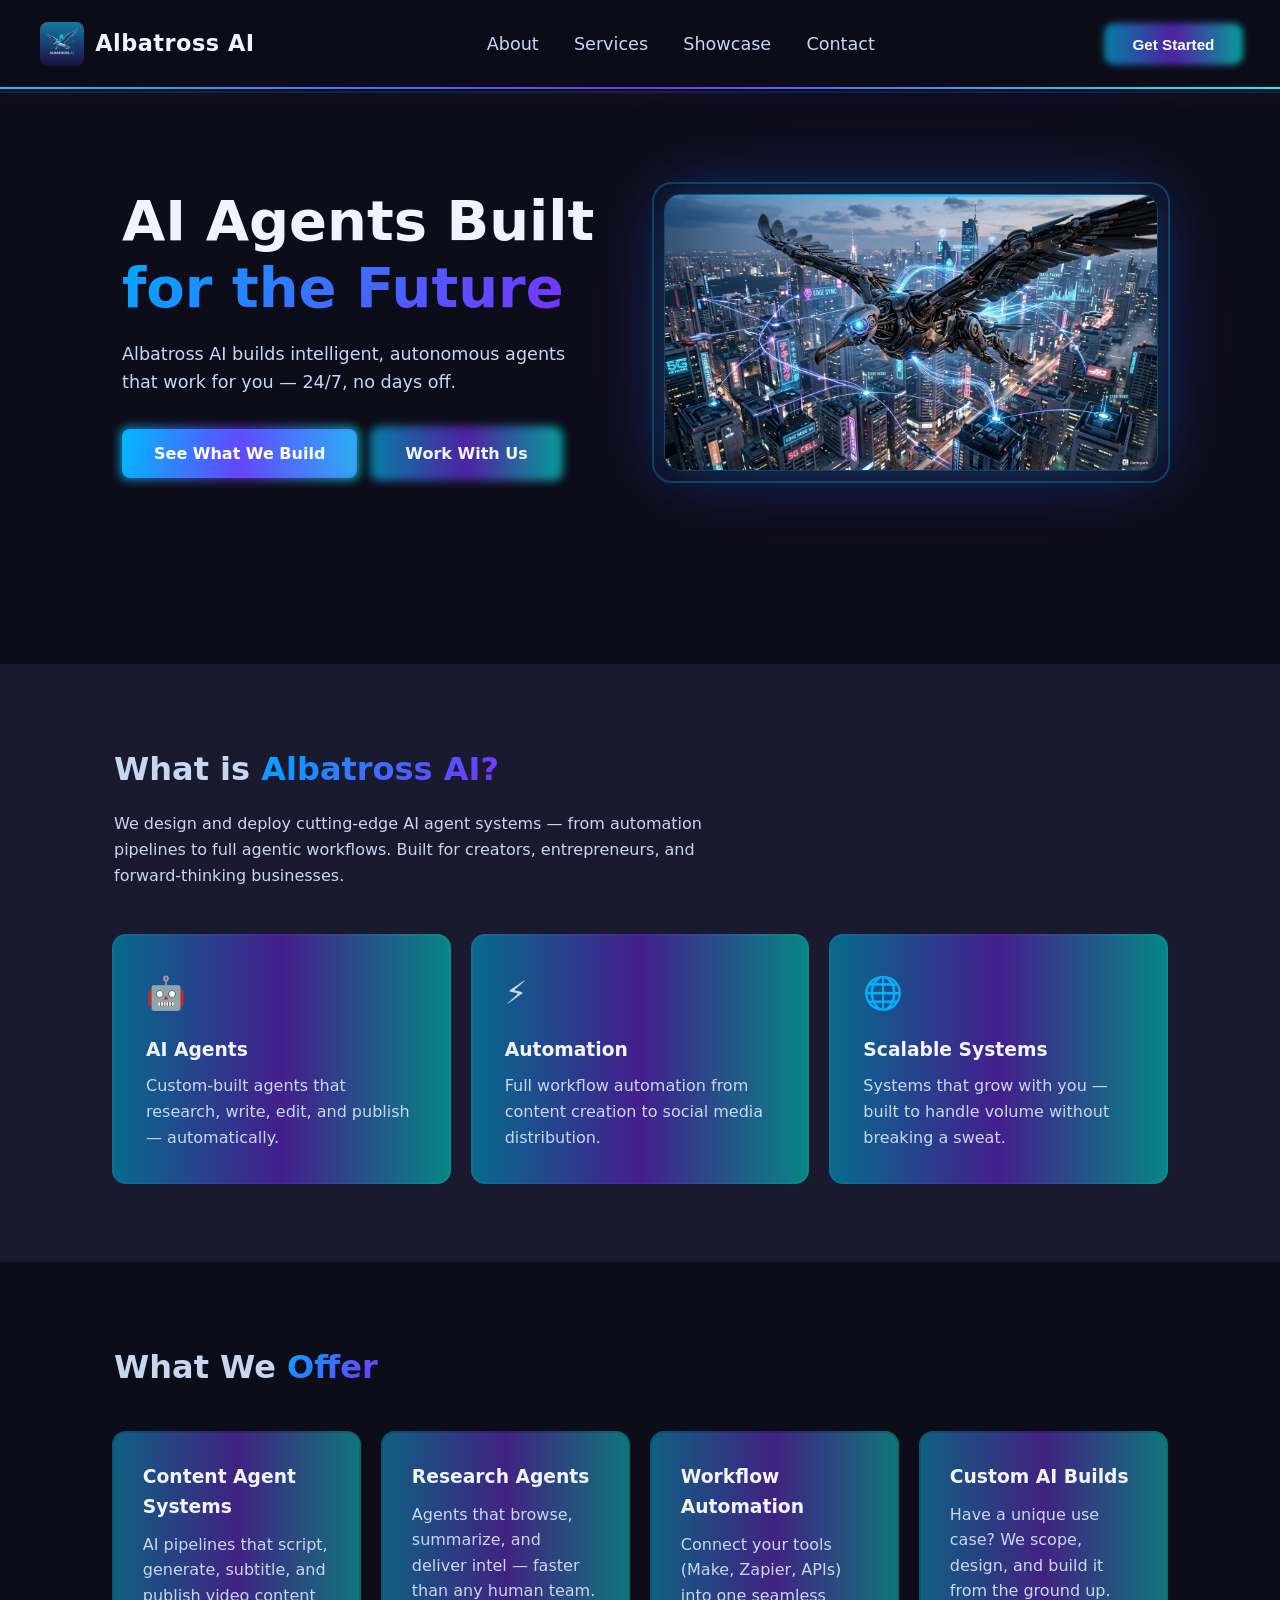
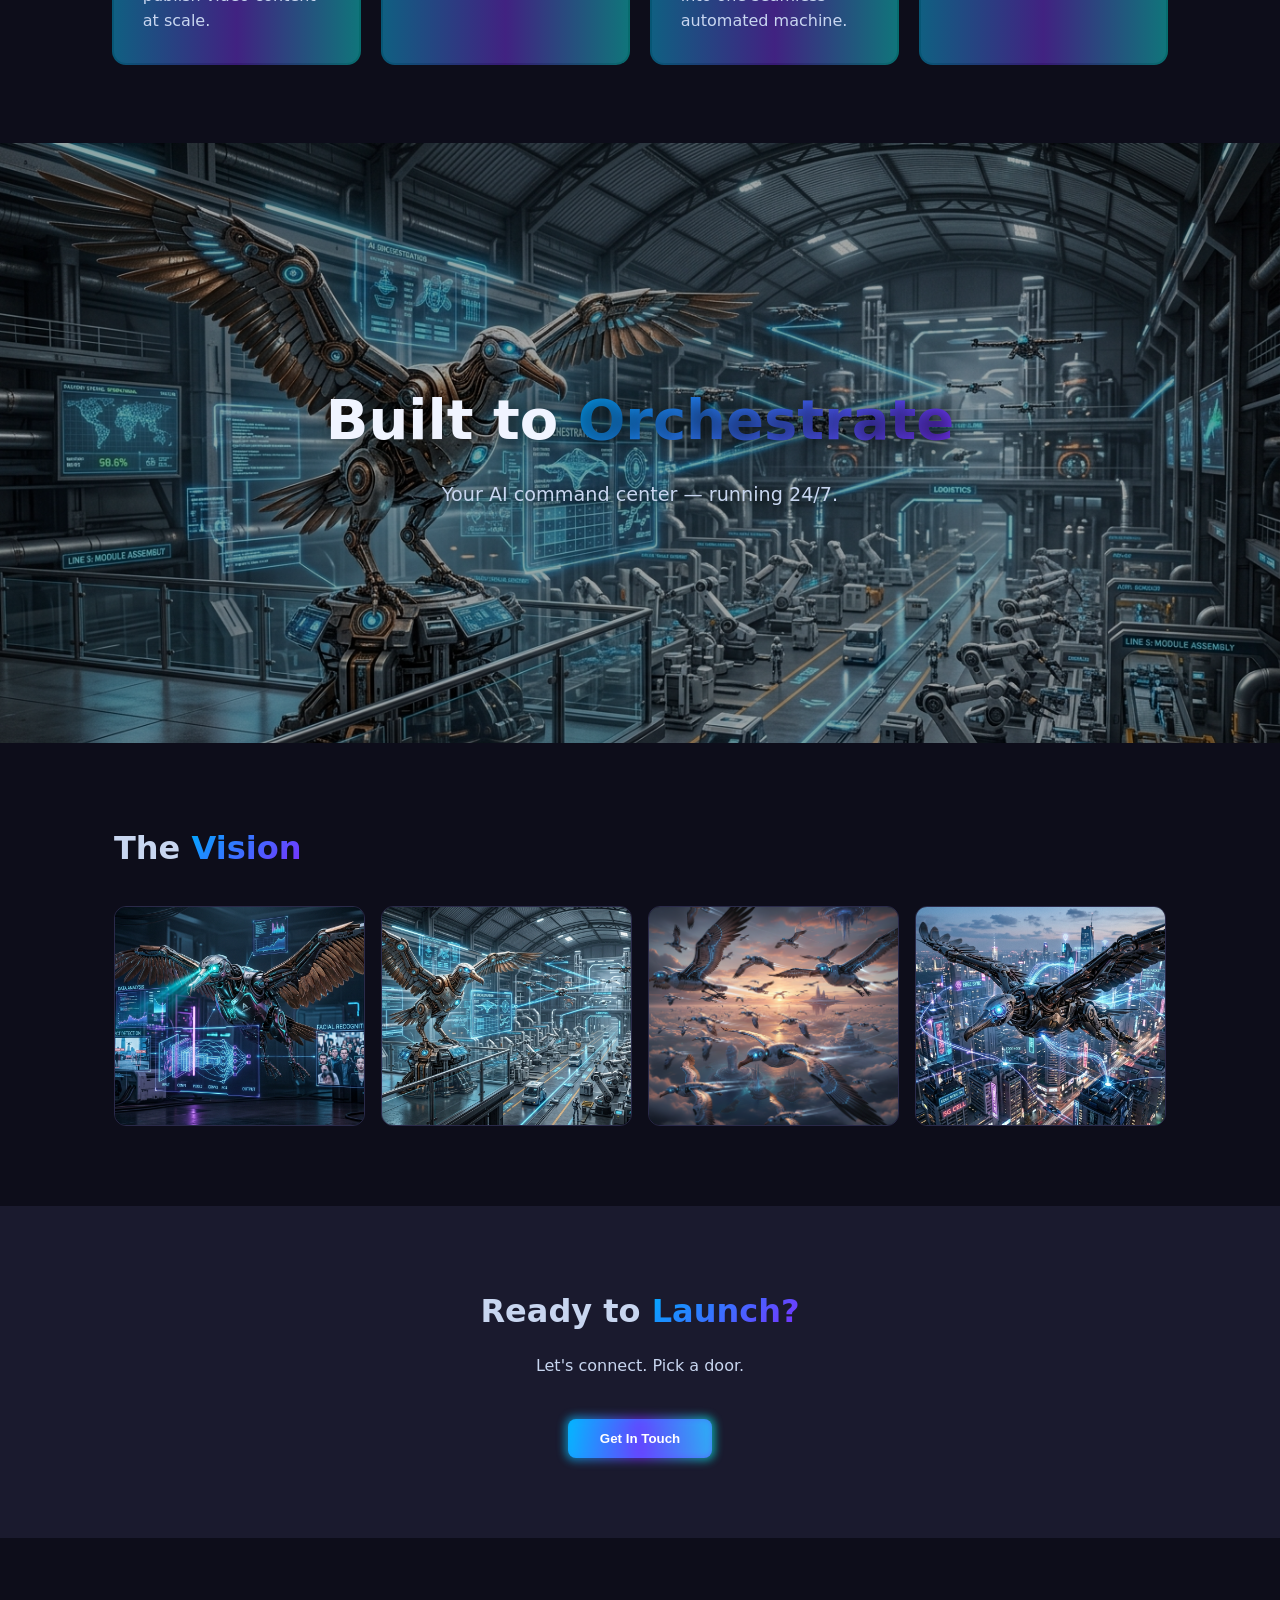
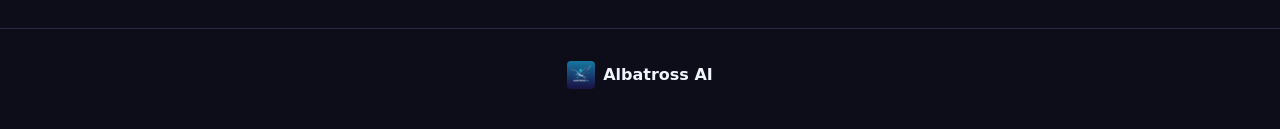
==== index.html @ b746bb58 "fix: update email to albatrossai.online@gmail.com" ====
<!DOCTYPE html>
<html lang="en">
<head>
  <meta charset="UTF-8" />
  <meta name="viewport" content="width=device-width, initial-scale=1.0" />
  <title>Albatross AI — Intelligent Agents for the Future</title>
  <link rel="stylesheet" href="css/style.css" />
</head>
<body>

  <!-- NAV -->
  <nav class="navbar">
    <div class="nav-logo">
      <img src="assets/images/Albatross AI logo.png" alt="Albatross AI Logo" />
      <span>Albatross AI</span>
    </div>
    <ul class="nav-links">
      <li><a href="#about">About</a></li>
      <li><a href="#services">Services</a></li>
      <li><a href="#showcase">Showcase</a></li>
      <li><a href="#contact">Contact</a></li>
    </ul>
    <button class="nav-cta">Get Started</button>
    <button class="hamburger" aria-label="Menu">&#9776;</button>
  </nav>

  <!-- HERO -->
  <section class="hero" id="home">
    <div class="hero-content">
      <h1>AI Agents Built<br /><span class="gradient-text">for the Future</span></h1>
      <p>Albatross AI builds intelligent, autonomous agents that work for you — 24/7, no days off.</p>
      <div class="hero-buttons">
        <a href="#showcase" class="btn-primary">See What We Build</a>
        <a href="#contact" class="btn-secondary">Work With Us</a>
      </div>
    </div>
    <div class="hero-image">
      <div class="hero-img-wrapper">
        <img src="assets/images/Advanced_cyberpunk_AI_albatross_agent_with_intrica-1772226217606.png" alt="Albatross AI Agent over city" />
        <div class="scan-line"></div>
        <div class="glow-ring"></div>
      </div>
    </div>
  </section>

  <!-- AD SLOT — below hero -->
  <div class="ad-slot ad-slot-hero">
    <!-- Google AdSense — insert ad code here after approval -->
  </div>

  <!-- ABOUT -->
  <section class="about" id="about">
    <div class="container">
      <h2>What is <span class="gradient-text">Albatross AI?</span></h2>
      <p>We design and deploy cutting-edge AI agent systems — from automation pipelines to full agentic workflows. Built for creators, entrepreneurs, and forward-thinking businesses.</p>
      <div class="about-cards">
        <div class="card">
          <div class="card-icon">&#129302;</div>
          <h3>AI Agents</h3>
          <p>Custom-built agents that research, write, edit, and publish — automatically.</p>
        </div>
        <div class="card">
          <div class="card-icon">&#9889;</div>
          <h3>Automation</h3>
          <p>Full workflow automation from content creation to social media distribution.</p>
        </div>
        <div class="card">
          <div class="card-icon">&#127760;</div>
          <h3>Scalable Systems</h3>
          <p>Systems that grow with you — built to handle volume without breaking a sweat.</p>
        </div>
      </div>
    </div>
  </section>

  <!-- SERVICES -->
  <section class="services" id="services">
    <div class="container">
      <h2>What We <span class="gradient-text">Offer</span></h2>
      <div class="services-grid">
        <div class="service-item">
          <h3>Content Agent Systems</h3>
          <p>AI pipelines that script, generate, subtitle, and publish video content at scale.</p>
        </div>
        <div class="service-item">
          <h3>Research Agents</h3>
          <p>Agents that browse, summarize, and deliver intel — faster than any human team.</p>
        </div>
        <div class="service-item">
          <h3>Workflow Automation</h3>
          <p>Connect your tools (Make, Zapier, APIs) into one seamless automated machine.</p>
        </div>
        <div class="service-item">
          <h3>Custom AI Builds</h3>
          <p>Have a unique use case? We scope, design, and build it from the ground up.</p>
        </div>
      </div>
    </div>
  </section>

  <!-- SHOWCASE / WALLPAPER -->
  <section class="showcase" id="showcase">
    <div class="wallpaper-frame">
      <img class="wp-slide wp-slide-1" src="assets/images/Majestic_cybernetic_albatross_AI_agent_with_polish-1772226244105.png" alt="Albatross AI Command Center" />
      <img class="wp-slide wp-slide-2" src="assets/images/Many Flying Albatross AI Agents.png" alt="Many Albatross AI Agents" />
      <div class="wallpaper-overlay">
        <h2>Built to <span class="gradient-text">Orchestrate</span></h2>
        <p>Your AI command center — running 24/7.</p>
      </div>
      <div class="rainbow-border-anim"></div>
    </div>
  </section>

  <!-- GALLERY -->
  <section class="gallery">
    <div class="container">
      <h2>The <span class="gradient-text">Vision</span></h2>
      <div class="gallery-grid">
        <img src="assets/images/Spectacular_cyberpunk_AI_albatross_agent_with_slee-1772226153595.png" alt="AI Agent" />
        <img src="assets/images/Majestic_cybernetic_albatross_AI_agent_with_polish-1772226244105.png" alt="AI Agent" />
        <img src="assets/images/Many Flying Albatross AI Agents.png" alt="Many AI Agents" />
        <img src="assets/images/Advanced_cyberpunk_AI_albatross_agent_with_intrica-1772226217606.png" alt="AI Agent" />
      </div>
    </div>
  </section>

  <!-- CONTACT -->
  <section class="contact" id="contact">
    <div class="container">
      <h2>Ready to <span class="gradient-text">Launch?</span></h2>
      <p>Let's connect. Pick a door.</p>
      <button class="btn-primary contact-trigger">Get In Touch</button>
    </div>
  </section>

  <!-- DOORS MODAL -->
  <div class="doors-overlay" id="doorsOverlay">
    <div class="doors-container">
      <div class="door door-left">
        <a href="https://www.linkedin.com/in/chris-brown-2327a73b1/" target="_blank" class="door-link">
          <svg xmlns="http://www.w3.org/2000/svg" viewBox="0 0 24 24" fill="currentColor"><path d="M20.447 20.452H17.21v-5.569c0-1.328-.027-3.037-1.852-3.037-1.853 0-2.136 1.445-2.136 2.939v5.667H9.985V9h3.102v1.561h.046c.432-.817 1.487-1.678 3.062-1.678 3.274 0 3.878 2.154 3.878 4.957v6.612zM5.337 7.433a1.8 1.8 0 1 1 0-3.601 1.8 1.8 0 0 1 0 3.601zm1.558 13.019H3.779V9h3.116v11.452zM22.225 0H1.771C.792 0 0 .774 0 1.729v20.542C0 23.227.792 24 1.771 24h20.451C23.2 24 24 23.227 24 22.271V1.729C24 .774 23.2 0 22.222 0h.003z"/></svg>
          <span>LinkedIn</span>
          <small>Connect with me</small>
        </a>
      </div>
      <div class="door door-right">
        <a href="https://github.com/albatrossflyon-coder" target="_blank" class="door-link">
          <svg xmlns="http://www.w3.org/2000/svg" viewBox="0 0 24 24" fill="currentColor"><path d="M12 0C5.374 0 0 5.373 0 12c0 5.302 3.438 9.8 8.207 11.387.599.111.793-.261.793-.577v-2.234c-3.338.726-4.033-1.416-4.033-1.416-.546-1.387-1.333-1.756-1.333-1.756-1.089-.745.083-.729.083-.729 1.205.084 1.839 1.237 1.839 1.237 1.07 1.834 2.807 1.304 3.492.997.107-.775.418-1.305.762-1.604-2.665-.305-5.467-1.334-5.467-5.931 0-1.311.469-2.381 1.236-3.221-.124-.303-.535-1.524.117-3.176 0 0 1.008-.322 3.301 1.23A11.509 11.509 0 0 1 12 5.803c1.02.005 2.047.138 3.006.404 2.291-1.552 3.297-1.23 3.297-1.23.653 1.653.242 2.874.118 3.176.77.84 1.235 1.911 1.235 3.221 0 4.609-2.807 5.624-5.479 5.929.43.372.823 1.102.823 2.222v3.293c0 .319.192.694.801.576C20.566 21.797 24 17.3 24 12c0-6.627-5.373-12-12-12z"/></svg>
          <span>GitHub</span>
          <small>See what I'm building</small>
        </a>
      </div>
      <div class="door door-middle">
        <button class="door-link door-email-btn" data-email="albatrossai.online@gmail.com">
          <svg xmlns="http://www.w3.org/2000/svg" viewBox="0 0 24 24" fill="currentColor"><path d="M20 4H4c-1.1 0-2 .9-2 2v12c0 1.1.9 2 2 2h16c1.1 0 2-.9 2-2V6c0-1.1-.9-2-2-2zm0 4-8 5-8-5V6l8 5 8-5v2z"/></svg>
          <span class="email-label">Email</span>
          <small>albatrossai.online@gmail.com</small>
        </button>
      </div>
      <button class="doors-close" id="doorsClose">&#10005;</button>
    </div>
  </div>

  <!-- AD SLOT — above footer -->
  <div class="ad-slot ad-slot-footer">
    <!-- Google AdSense — insert ad code here after approval -->
  </div>

  <!-- FOOTER -->
  <footer class="footer">
    <div class="container">
      <div class="footer-logo">
        <img src="assets/images/Albatross AI logo.png" alt="Albatross AI" />
        <span>Albatross AI</span>
      </div>
      <p><button class="footer-email" onclick="navigator.clipboard.wr
---- css/style.css ----
/* ===========================
   ALBATROSS AI — STYLE SHEET
   Brand: Electric Blue, White, Dark Grey
   =========================== */

/* === AD SLOTS === */
.ad-slot {
  width: 100%;
  max-width: 728px;
  min-height: 90px;
  margin: 0 auto;
  display: block;
  text-align: center;
  padding: 0.5rem 0;
}
.ad-slot:empty { display: none; }

*, *::before, *::after {
  margin: 0;
  padding: 0;
  box-sizing: border-box;
}

:root {
  --blue: #00aaff;
  --blue-dark: #0077cc;
  --white: #f0f4ff;
  --grey-dark: #0d0d1a;
  --grey-mid: #1a1a2e;
  --grey-light: #2a2a4a;
  --text: #c8d6f0;
  --gradient: linear-gradient(135deg, #00aaff, #7b2fff);
}

html { scroll-behavior: smooth; }

body {
  font-family: 'Segoe UI', system-ui, sans-serif;
  background-color: var(--grey-dark);
  color: var(--text);
  line-height: 1.6;
}

.container {
  max-width: 1100px;
  margin: 0 auto;
  padding: 0 1.5rem;
}

.gradient-text {
  background: var(--gradient);
  -webkit-background-clip: text;
  -webkit-text-fill-color: transparent;
  background-clip: text;
}

/* === RAINBOW KEYFRAME — slow & easy on eyes === */
@keyframes rainbow-border {
  0%   { background-position: 0% 50%; }
  50%  { background-position: 100% 50%; }
  100% { background-position: 0% 50%; }
}

/* BUTTONS */
.btn-primary {
  display: inline-block;
  padding: 0.75rem 2rem;
  background: var(--gradient);
  color: #fff;
  border-radius: 8px;
  text-decoration: none;
  font-weight: 600;
  cursor: pointer;
  position: relative;
  border: none;
  z-index: 0;
  transition: transform 0.2s, opacity 0.2s;
}
.btn-primary::before {
  content: '';
  position: absolute;
  inset: -3px;
  border-radius: 10px;
  background: linear-gradient(270deg, #00c8ff, #00ff99, #7b2fff, #00aaff, #00ffee, #7b2fff, #00c8ff);
  background-size: 300% 300%;
  animation: rainbow-border 8s linear infinite;
  z-index: -1;
  filter: blur(4px);
  opacity: 0.6;
}
.btn-primary:hover { transform: translateY(-2px); }

.btn-secondary {
  display: inline-block;
  padding: 0.75rem 2rem;
  background: var(--grey-dark);
  color: var(--white);
  border-radius: 8px;
  text-decoration: none;
  font-weight: 600;
  position: relative;
  border: none;
  z-index: 0;
  transition: transform 0.2s;
}
.btn-secondary::before {
  content: '';
  position: absolute;
  inset: -3px;
  border-radius: 10px;
  background: linear-gradient(270deg, #00c8ff, #00ff99, #7b2fff, #00aaff, #00ffee, #7b2fff, #00c8ff);
  background-size: 300% 300%;
  animation: rainbow-border 8s linear infinite;
  z-index: -1;
  filter: blur(4px);
  opacity: 0.6;
}
.btn-secondary:hover { transform: translateY(-2px); }

/* NAVBAR */
.navbar {
  display: flex;
  align-items: center;
  justify-content: space-between;
  padding: 1.4rem 2.5rem;
  background: rgba(13, 13, 26, 0.97);
  position: sticky;
  top: 0;
  z-index: 100;
  backdrop-filter: blur(12px);
  border-bottom: 2px solid transparent;
  background-clip: padding-box;
  box-shadow: 0 2px 0 0 rgba(0,170,255,0.15), 0 0 30px rgba(123,47,255,0.1);
}

/* Rainbow bottom line on navbar */
.navbar::after {
  content: '';
  position: absolute;
  bottom: 0; left: 0; right: 0;
  height: 2px;
  background: linear-gradient(270deg, #00c8ff, #00ff99, #7b2fff, #00aaff, #00ffee, #7b2fff, #00c8ff);
  background-size: 300% 300%;
  animation: rainbow-border 10s linear infinite;
}

.nav-logo {
  display: flex;
  align-items: center;
  gap: 0.7rem;
  font-size: 1.4rem;
  font-weight: 800;
  color: var(--white);
  letter-spacing: 0.5px;
}
.nav-logo img {
  height: 44px;
  width: 44px;
  object-fit: contain;
  border-radius: 8px;
}

.nav-links {
  display: flex;
  list-style: none;
  gap: 2.2rem;
}
.nav-links a {
  color: var(--text);
  text-decoration: none;
  font-size: 1.1rem;
  font-weight: 500;
  position: relative;
  padding-bottom: 4px;
  transition: color 0.2s;
}

/* Underline slides left→right on hover, right→left on leave */
.nav-links a::after {
  content: '';
  position: absolute;
  bottom: 0;
  left: 0;
  width: 0;
  height: 2px;
  background: linear-gradient(90deg, var(--blue), #7b2fff);
  border-radius: 2px;
  transition: width 0.3s ease;
}
.nav-links a:hover { color: var(--white); }
.nav-links a:hover::after { width: 100%; }

/* Reverse: when mouse leaves, line retracts right→left */
.nav-links a:not(:hover)::after {
  left: auto;
  right: 0;
  width: 0;
  transition: width 0.3s ease;
}

.nav-cta {
  padding: 0.6rem 1.6rem;
  background: var(--grey-dark);
  color: #fff;
  border: none;
  border-radius: 8px;
  font-weight: 700;
  font-size: 0.95rem;
  cursor: pointer;
  position: relative;
  z-index: 0;
  transition: transform 0.2s;
}
.nav-cta::before {
  content: '';
  position: absolute;
  inset: -3px;
  border-radius: 10px;
  background: linear-gradient(270deg, #00c8ff, #00ff99, #7b2fff, #00aaff, #00ffee, #7b2fff, #00c8ff);
  background-size: 300% 300%;
  animation: rainbow-border 8s linear infinite;
  z-index: -1;
  filter: blur(3px);
  opacity: 0.6;
}
.nav-cta:hover { transform: translateY(-2px); }
.nav-cta:hover { opacity: 0.85; }

.hamburger {
  display: none;
  background: none;
  border: none;
  color: var(--white);
  font-size: 1.6rem;
  cursor: pointer;
}

/* HERO */
.hero {
  display: flex;
  align-items: center;
  justify-content: space-between;
  gap: 3rem;
  padding: 6rem 2rem;
  max-width: 1100px;
  margin: 0 auto;
}

.hero-content {
  flex: 1;
  animation: fadeSlideIn 0.9s ease both;
}
.hero-content h1 {
  font-size: clamp(2.2rem, 5vw, 3.5rem);
  font-weight: 800;
  color: var(--white);
  line-height: 1.2;
  margin-bottom: 1.2rem;
}
.hero-content p {
  font-size: 1.1rem;
  margin-bottom: 2rem;
  max-width: 480px;
  animation: fadeSlideIn 1.1s ease both;
}
.hero-buttons {
  display: flex;
  gap: 1rem;
  flex-wrap: wrap;
  animation: fadeSlideIn 1.3s ease both;
}

@keyframes fadeSlideIn {
  from { opacity: 0; transform: translateX(-24px); }
  to   { opacity: 1; transform: translateX(0); }
}

.hero-image {
  flex: 1;
  display: flex;
  justify-content: center;
}

/* === ANIMATED HERO IMAGE === */
.hero-img-wrapper {
  position: relative;
  width: 100%;
  max-width: 520px;
}

.hero-img-wrapper img {
  width: 100%;
  border-radius: 16px;
  border: 1px solid rgba(0, 170, 255, 0.4);
  box-shadow: 0 0 60px rgba(0, 170, 255, 0.25), 0 0 120px rgba(123, 47, 255, 0.15);
  animation: float 5s ease-in-out infinite;
  display: block;
}

/* Floating up/down */
@keyframes float {
  0%   { transform: translateY(0px); }
  50%  { transform: translateY(-14px); }
  100% { transform: translateY(0px); }
}

/* Scan line sweeping across */
.scan-line {
  position: absolute;
  top: 0;
  left: 0;
  width: 100%;
  height: 3px;
  background: linear-gradient(90deg, transparent, rgba(0, 200, 255, 0.8), transparent);
  border-radius: 2px;
  animation: scan 3s linear infinite;
  pointer-events: none;
}
@keyframes scan {
  0%   { top: 0%; opacity: 1; }
  90%  { opacity: 1; }
  100% { top: 100%; opacity: 0; }
}

/* Pulsing glow ring */
.glow-ring {
  position: absolute;
  inset: -12px;
  border-radius: 20px;
  border: 2px solid rgba(0, 170, 255, 0.3);
  animation: pulse-ring 3s ease-in-out infinite;
  pointer-events: none;
}
@keyframes pulse-ring {
  0%   { box-shadow: 0 0 0 0 rgba(0, 170, 255, 0.4); opacity: 1; }
  70%  { box-shadow: 0 0 0 20px rgba(0, 170, 255, 0); opacity: 0.6; }
  100% { box-shadow: 0 0 0 0 rgba(0, 170, 255, 0); opacity: 1; }
}

/* ABOUT */
.about {
  padding: 5rem 2rem;
  background: var(--grey-mid);
}
.about h2 { font-size: 2rem; margin-bottom: 1rem; }
.about > .container > p { margin-bottom: 3rem; max-width: 600px; }

.about-cards {
  display: grid;
  grid-template-columns: repeat(auto-fit, minmax(240px, 1fr));
  gap: 1.5rem;
}

.card {
  background: var(--grey-dark);
  border-radius: 12px;
  padding: 2rem;
  position: relative;
  z-index: 0;
  transition: transform 0.2s;
}
.card::before {
  content: '';
  position: absolute;
  inset: -2px;
  border-radius: 14px;
  background: linear-gradient(270deg, #00c8ff, #00ff99, #7b2fff, #00aaff, #00ffee, #7b2fff, #00c8ff);
  background-size: 300% 300%;
  animation: rainbow-border 10s linear infinite;
  z-index: -1;
  opacity: 0.5;
  transition: opacity 0.3s;
}
.card:hover { transform: translateY(-5px); }
.card:hover::before { opacity: 1; }
.card-icon { font-size: 2rem; margin-bottom: 1rem; }
.card h3 { color: var(--white); margin-bottom: 0.5rem; }

/* SERVICES */
.services { padding: 5rem 2rem; }
.services h2 { font-size: 2rem; margin-bottom: 2.5rem; }

.services-grid {
  display: grid;
  grid-template-columns: repeat(auto-fit, minmax(220px, 1fr));
  gap: 1.5rem;
}

.service-item {
  background: var(--grey-mid);
  border-radius: 12px;
  padding: 1.8rem;
  position: relative;
  z-index: 0;
  transition: transform 0.2s;
}
.service-item::before {
  content: '';
  position: absolute;
  inset: -2px;
  border-radius: 14px;
  background: linear-gradient(270deg, #00c8ff, #00ff99, #7b2fff, #00aaff, #00ffee, #7b2fff, #00c8ff);
  background-size: 300% 300%;
  animation: rainbow-border 10s linear infinite;
  z-index: -1;
  opacity: 0.4;
  transition: opacity 0.3s;
}
.service-item:hover { transform: translateY(-4px); }
.service-item:hover::before { opacity: 1; }
.service-item h3 { color: var(--white); margin-bottom: 0.6rem; }

/* SHOWCASE / WALLPAPER */
.showcase { padding: 0; }

.wallpaper-frame {
  position: relative;
  width: 100%;
  height: 600px;
  overflow: hidden;
}
.wp-slide {
  position: absolute;
  inset: 0;
  width: 100%;
  height: 600px;
  object-fit: cover;
  object-position: center top;
  filter: brightness(0.65);
  transition: opacity 1.5s ease-in-out;
}
.wp-slide-1 { opacity: 1; }
.wp-slide-2 { opacity: 0; }
.wallpaper-overlay {
  position: absolute;
  inset: 0;
  display: flex;
  flex-direction: column;
  align-items: center;
  justify-content: center;
  text-align: center;
  padding: 2rem;
}
.wallpaper-overlay h2 {
  font-size: clamp(2rem, 5vw, 3.5rem);
  font-weight: 800;
  color: var(--white);
  margin-bottom: 1rem;
  text-shadow: 0 2px 20px rgba(0,0,0,0.8);
}
.wallpaper-overlay p {
  font-size: 1.2rem;
  color: var(--text);
  text-shadow: 0 2px 10px rgba(0,0,0,0.8);
}

/* Animated glow border frame around wallpaper — no fill, just edge glow */
.rainbow-border-anim {
  position: absolute;
  inset: 0;
  pointer-events: none;
  animation: rainbow-glow 8s linear infinite;
}
@keyframes rainbow-glow {
  0%   { box-shadow: inset 0 0 0 4px rgba(0,200,255,0.7),  0 0 30px rgba(0,170,255,0.3); }
  25%  { box-shadow: inset 0 0 0 4px rgba(0,255,180,0.7),  0 0 30px rgba(0,255,180,0.3); }
  50%  { box-shadow: inset 0 0 0 4px rgba(123,47,255,0.7), 0 0 30px rgba(123,47,255,0.3); }
  75%  { box-shadow: inset 0 0 0 4px rgba(0,238,255,0.7),  0 0 30px rgba(0,238,255,0.3); }
  100% { box-shadow: inset 0 0 0 4px rgba(0,200,255,0.7),  0 0 30px rgba(0,170,255,0.3); }
}

/* GALLERY */
.gallery { padding: 5rem 2rem; }
.gallery h2 { font-size: 2rem; margin-bottom: 2rem; }

.gallery-grid {
  display: grid;
  grid-template-columns: repeat(auto-fit, minmax(220px, 1fr));
  gap: 1rem;
}
.gallery-grid img {
  width: 100%;
  height: 220px;
  object-fit: cover;
  border-radius: 12px;
  border: 1px solid var(--grey-light);
  transition: transform 0.3s, box-shadow 0.3s;
}
.gallery-grid img:hover {
  transform: scale(1.04);
  box-shadow: 0 0 20px rgba(0, 170, 255, 0.3);
}

/* CONTACT */
.contact {
  padding: 5rem 2rem;
  background: var(--grey-mid);
  text-align: center;
}
.contact h2 { font-size: 2rem; margin-bottom: 1rem; }
.contact > .container > p { margin-bottom: 2.5rem; }

/* DOORS MODAL */
.doors-overlay {
  position: fixed;
  inset: 0;
  z-index: 999;
  display: flex;
  align-items: center;
  justify-content: center;
  background: rgba(5, 5, 15, 0.85);
  backdrop-filter: blur(8px);
  opacity: 0;
  pointer-events: none;
  transition: opacity 0.4s ease;
}
.doors-overlay.open {
  opacity: 1;
  pointer-events: all;
}

.doors-container {
  position: relative;
  display: flex;
  width: min(900px, 95vw);
  height: 340px;
  border-radius: 16px;
  overflow: hidden;
}

/* Each door slides in from its side */
.door {
  flex: 1;
  display: flex;
  align-items: center;
  justify-content: center;
  transition: transform 0.6s cubic-bezier(0.77, 0, 0.18, 1);
}
.door-left   { transform: translateX(-100%); background: var(--grey-mid);  border-right: 1px solid var(--grey-light); }
.door-middle { transform: translateY(100%);  background: #111128;          border-right: 1px solid var(--grey-light); }
.door-right  { transform: translateX(100%);  background: var(--grey-dark); }

.doors-overlay.open .door-left   { transform: translateX(0); }
.doors-overlay.open .door-middle { transform: translateY(0); transition-delay: 0.08s; }
.doors-overlay.open .door-right  { transform: translateX(0); transition-delay: 0.15s; }

.door-middle .door-link svg { color: #00c8ff; }

.door-link {
  display: flex;
  flex-direction: column;
  align-items: center;
  gap: 0.8rem;
  text-decoration: none;
  color: var(--text);
  padding: 2.5rem;
  width: 100%;
  height: 100%;
  justify-content: center;
  transition: background 0.25s, color 0.25s;
  position: relative;
  z-index: 0;
}
.door-link::before {
  content: '';
  position: absolute;
  inset: -2px;
  background: linear-gradient(270deg, #00c8ff, #00ff99, #7b2fff, #00aaff, #00ffee, #7b2fff, #00c8ff);
  background-size: 300% 300%;
  animation: rainbow-border 10s linear infinite;
  z-index: -1;
  opacity: 0;
  transition: opacity 0.3s;
}
.door-link:hover { color: var(--white); }
.door-link:hover::before { opacity: 0.35; }

.door-link svg {
  width: 56px;
  height: 56px;
  transition: transform 0.25s, color 0.25s;
}
.door-left  .door-link svg { color: #0a66c2; }
.door-right .door-link svg { color: #e6edf3; }
.door-link:hover svg { transform: scale(1.15); }

.door-email-btn {
  background: none;
  border: none;
  cursor: pointer;
  font-family: inherit;
  width: 100%;
}

.door-link span {
  font-size: 1.4rem;
  font-weight: 700;
  color: var(--white);
  letter-spacing: 0.5px;
}
.door-link small {
  font-size: 0.85rem;
  color: var(--text);
  opacity: 0.7;
}

/* Close button */
.doors-close {
  position: absolute;
  top: 12px;
  right: 14px;
  background: none;
  border: none;
  color: var(--text);
  font-size: 1.2rem;
  cursor: pointer;
  z-index: 10;
  line-height: 1;
  transition: color 0.2s, transform 0.2s;
}
.doors-close:hover { color: var(--white); transform: rotate(90deg); }

/* FOOTER */
.footer {
  padding: 2rem;
  background: var(--grey-dark);
  border-top: 1px solid var(--grey-light);
  text-align: center;
}
.footer-logo {
  display: flex;
  align-items: center;
  justify-content: center;
  gap: 0.5rem;
  font-weight: 700;
  color: var(--white);
  margin-bottom: 0.5rem;
}
.footer-logo img {
  height: 28px;
  width: 28px;
  object-fit: contain;
  border-radius: 4px;
}
.footer p { font-size: 0.85rem; color: #666; margin-top: 0.3rem; }
.footer-email {
  background: none;
  border: none;
  color: var(--blue);
  font-size: 0.9rem;
  font-family: inherit;
  cursor: pointer;
  transition: color 0.2s;
}
.footer-email:hover { color: var(--white); }

/* SCROLL FADE-IN */
.fade-in {
  opacity: 0;
  transform: translateY(20px);
  transition: opacity 0.6s ease, transform 0.6s ease;
}
.fade-in.visible {
  opacity: 1;
  transform: translateY(0);
}

/* MOBILE */
@media (max-width: 768px) {
  .nav-links, .nav-cta { display: none; }
  .hamburger { display: block; }

  .nav-links.open {
    display: flex;
    flex-direction: column;
    position: absolute;
    top: 64px;
    left: 0;
    right: 0;
    background: var(--grey-dark);
    padding: 1.5rem 2rem;
    gap: 1.2rem;
    border-bottom: 1px solid var(--grey-light);
  }

  .hero {
    flex-direction: column;
    padding: 4rem 1.5rem;
    text-align: center;
  }
  .hero-buttons { justify-content: center; }
  .hero-content p { margin: 0 auto 2rem; }
}
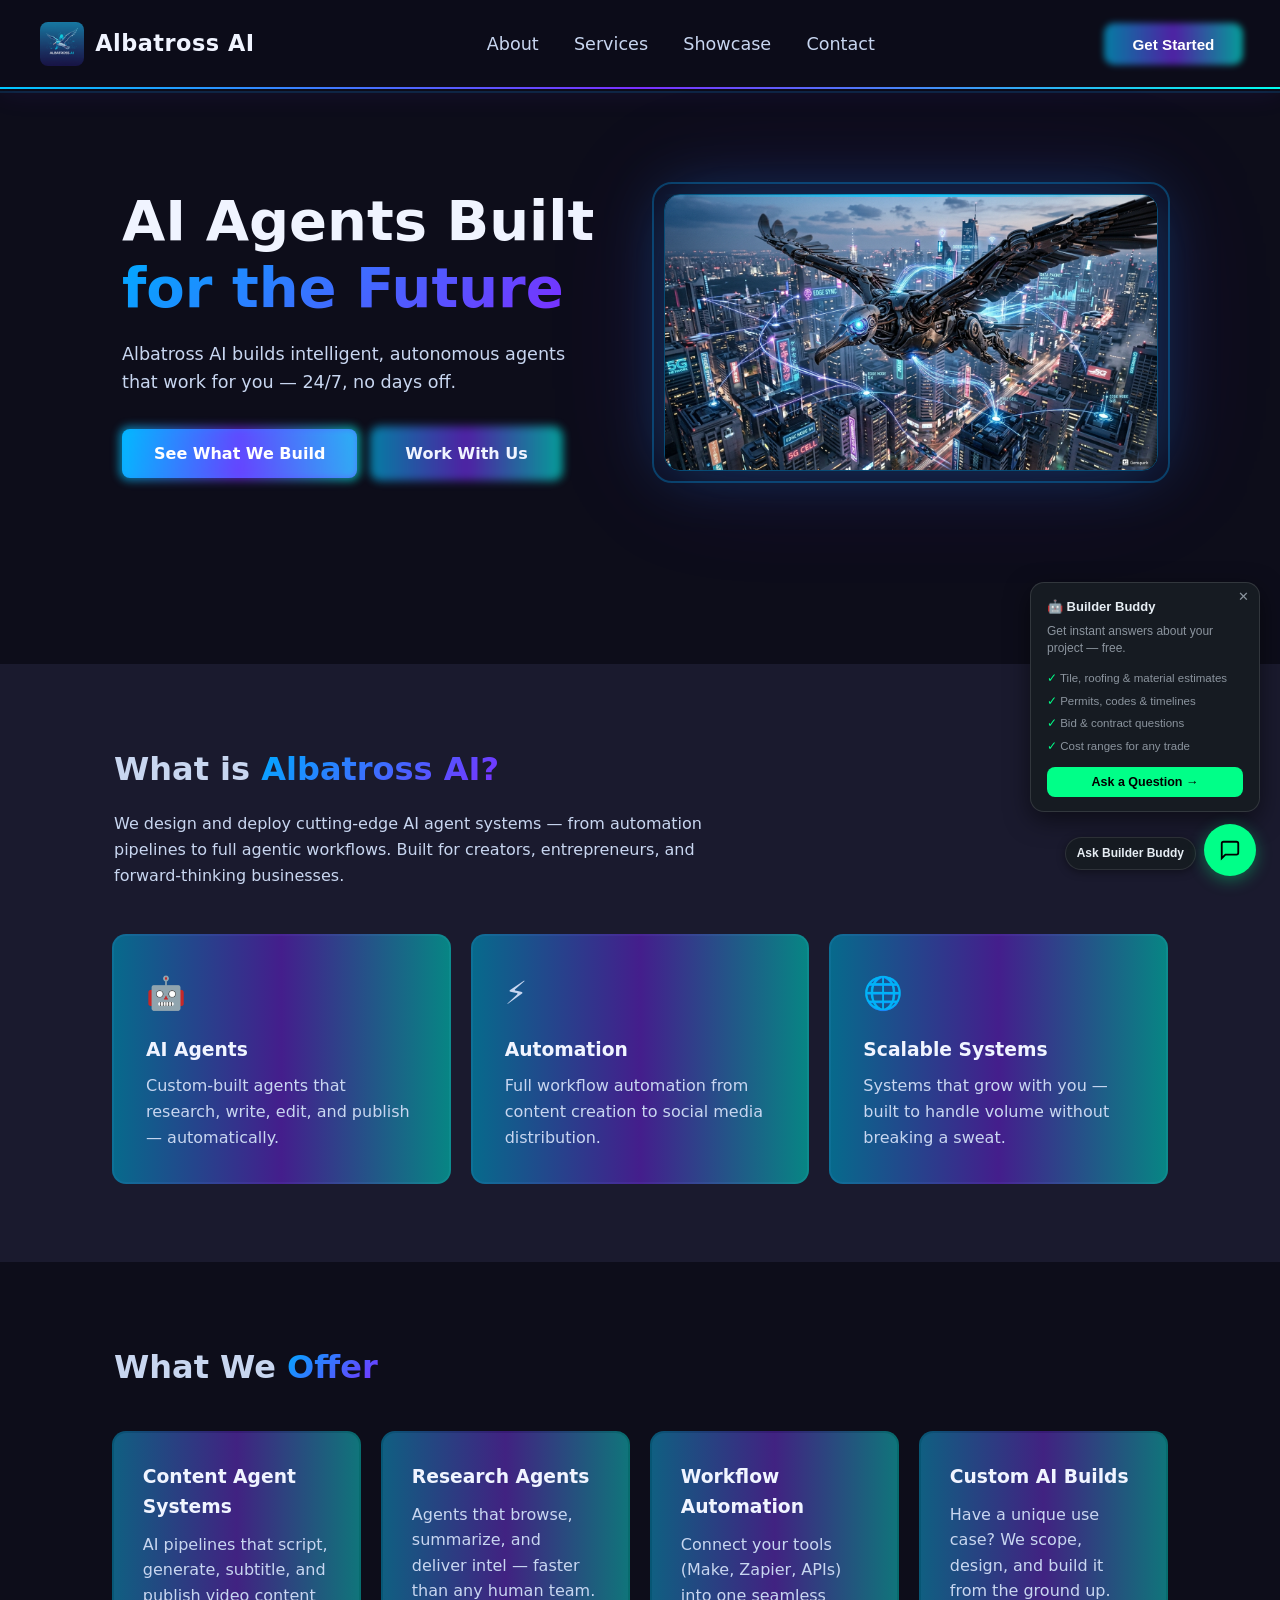
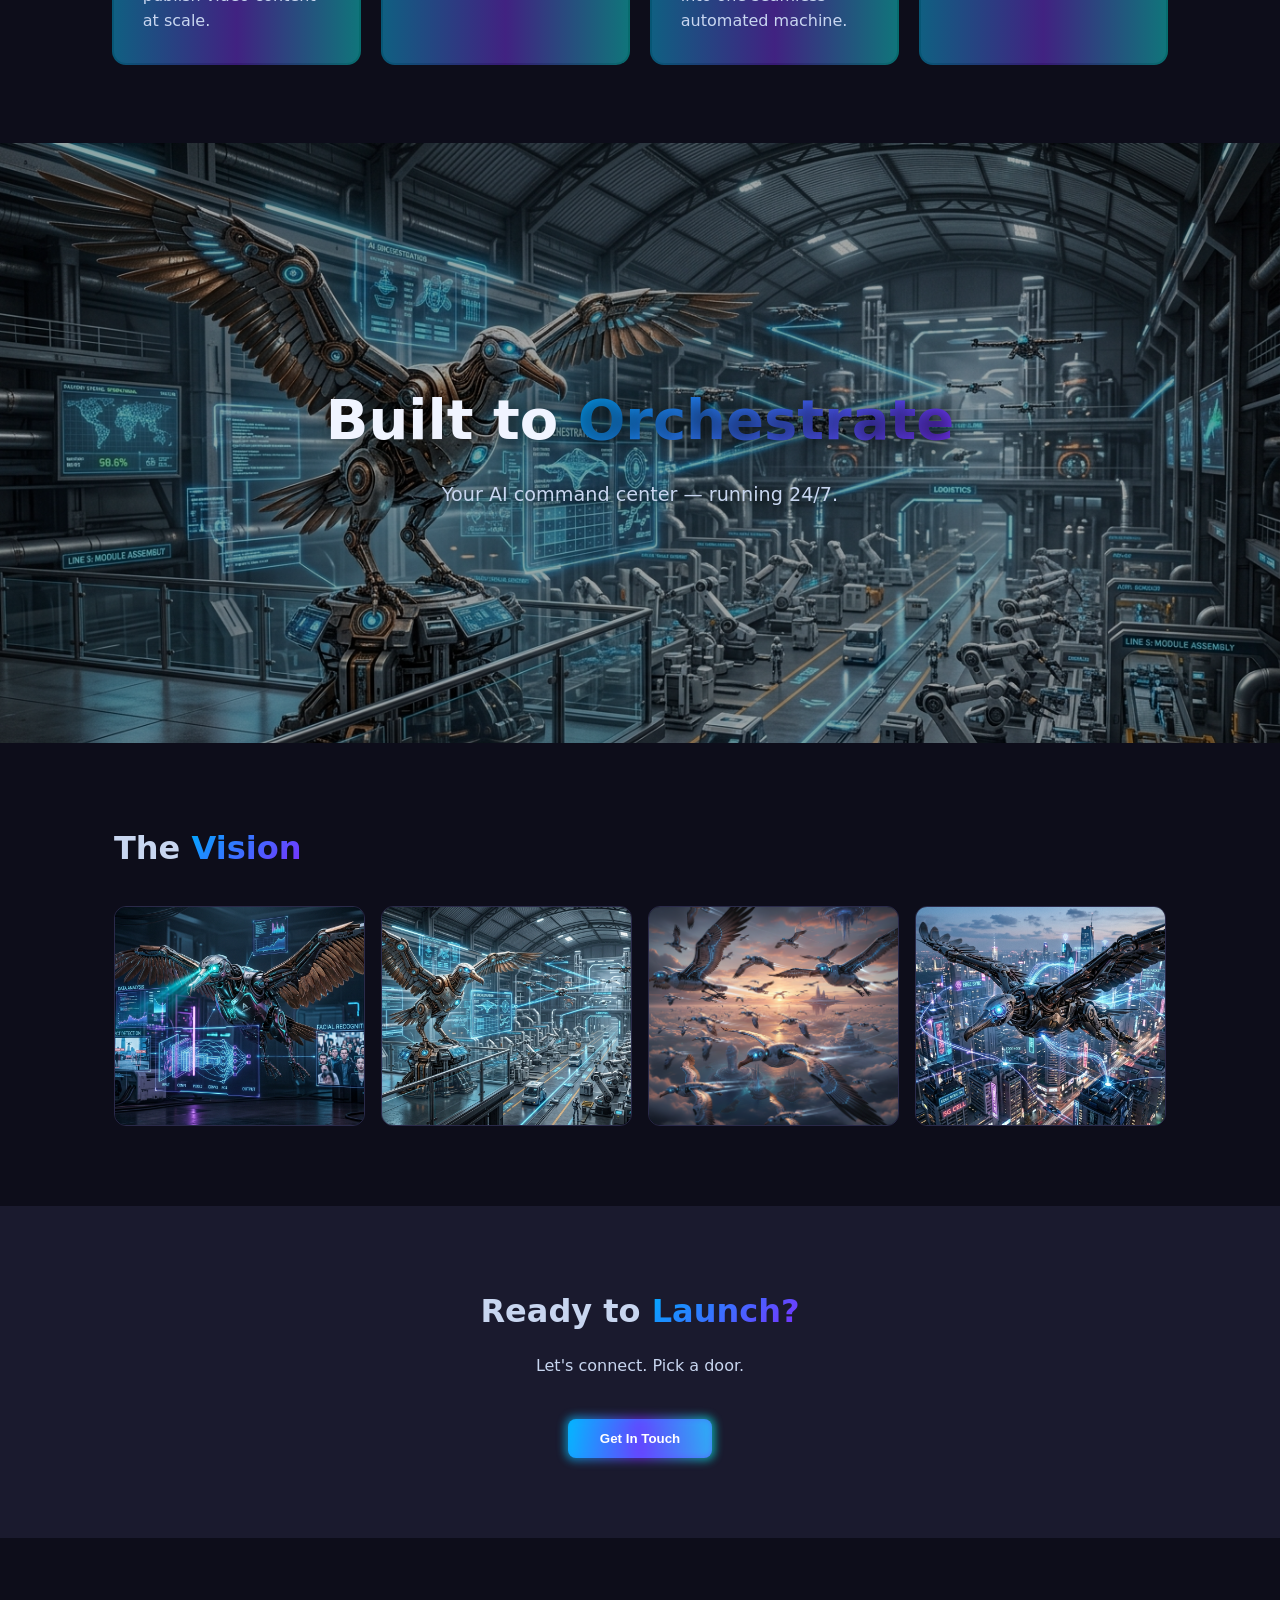
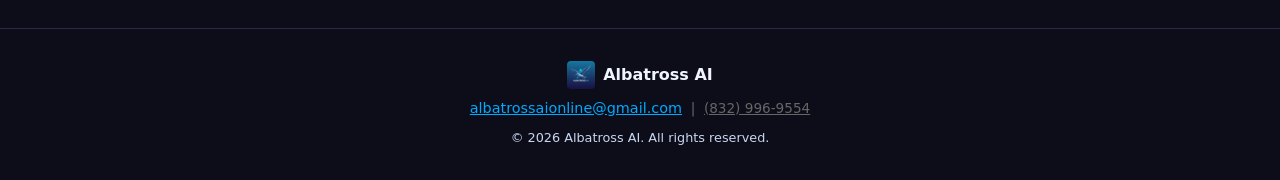
==== commit 48d10de8: "feat: add Builder Buddy chatbot — Phase 2 complete - Embeddable vanilla JS widget (chatbot.js) with " ====
--- a/index.html
+++ b/index.html
@@ -20,7 +20,7 @@
       <li><a href="#showcase">Showcase</a></li>
       <li><a href="#contact">Contact</a></li>
     </ul>
-    <button class="nav-cta">Get Started</button>
+    <button class="nav-cta contact-trigger" onclick="document.getElementById('doorsOverlay').classList.add('open')">Get Started</button>
     <button class="hamburger" aria-label="Menu">&#9776;</button>
   </nav>
 
@@ -129,7 +129,7 @@
     <div class="container">
       <h2>Ready to <span class="gradient-text">Launch?</span></h2>
       <p>Let's connect. Pick a door.</p>
-      <button class="btn-primary contact-trigger">Get In Touch</button>
+      <button class="btn-primary contact-trigger" onclick="document.getElementById('doorsOverlay').classList.add('open')">Get In Touch</button>
     </div>
   </section>
 
@@ -143,6 +143,20 @@
           <small>Connect with me</small>
         </a>
       </div>
+      <div class="door door-facebook">
+        <a href="https://www.facebook.com/profile.php?id=61577507884349" target="_blank" class="door-link">
+          <svg xmlns="http://www.w3.org/2000/svg" viewBox="0 0 24 24" fill="currentColor"><path d="M24 12.073c0-6.627-5.373-12-12-12s-12 5.373-12 12c0 5.99 4.388 10.954 10.125 11.854v-8.385H7.078v-3.47h3.047V9.43c0-3.007 1.792-4.669 4.533-4.669 1.312 0 2.686.235 2.686.235v2.953H15.83c-1.491 0-1.956.925-1.956 1.874v2.25h3.328l-.532 3.47h-2.796v8.385C19.612 23.027 24 18.062 24 12.073z"/></svg>
+          <span>Facebook</span>
+          <small>Follow the page</small>
+        </a>
+      </div>
+      <div class="door door-x">
+        <a href="https://x.com/chrisbrown75054" target="_blank" class="door-link">
+          <svg xmlns="http://www.w3.org/2000/svg" viewBox="0 0 24 24" fill="currentColor"><path d="M18.244 2.25h3.308l-7.227 8.26 8.502 11.24H16.17l-4.714-6.231-5.401 6.231H2.746l7.73-8.835L1.254 2.25H8.08l4.253 5.622zm-1.161 17.52h1.833L7.084 4.126H5.117z"/></svg>
+          <span>X / Twitter</span>
+          <small>Follow along</small>
+        </a>
+      </div>
       <div class="door door-right">
         <a href="https://github.com/albatrossflyon-coder" target="_blank" class="door-link">
           <svg xmlns="http://www.w3.org/2000/svg" viewBox="0 0 24 24" fill="currentColor"><path d="M12 0C5.374 0 0 5.373 0 12c0 5.302 3.438 9.8 8.207 11.387.599.111.793-.261.793-.577v-2.234c-3.338.726-4.033-1.416-4.033-1.416-.546-1.387-1.333-1.756-1.333-1.756-1.089-.745.083-.729.083-.729 1.205.084 1.839 1.237 1.839 1.237 1.07 1.834 2.807 1.304 3.492.997.107-.775.418-1.305.762-1.604-2.665-.305-5.467-1.334-5.467-5.931 0-1.311.469-2.381 1.236-3.221-.124-.303-.535-1.524.117-3.176 0 0 1.008-.322 3.301 1.23A11.509 11.509 0 0 1 12 5.803c1.02.005 2.047.138 3.006.404 2.291-1.552 3.297-1.23 3.297-1.23.653 1.653.242 2.874.118 3.176.77.84 1.235 1.911 1.235 3.221 0 4.609-2.807 5.624-5.479 5.929.43.372.823 1.102.823 2.222v3.293c0 .319.192.694.801.576C20.566 21.797 24 17.3 24 12c0-6.627-5.373-12-12-12z"/></svg>
@@ -151,11 +165,18 @@
         </a>
       </div>
       <div class="door door-middle">
-        <button class="door-link door-email-btn" data-email="albatrossai.online@gmail.com">
+        <a href="https://mail.google.com/mail/?view=cm&to=albatrossaionline@gmail.com" target="_blank" class="door-link">
           <svg xmlns="http://www.w3.org/2000/svg" viewBox="0 0 24 24" fill="currentColor"><path d="M20 4H4c-1.1 0-2 .9-2 2v12c0 1.1.9 2 2 2h16c1.1 0 2-.9 2-2V6c0-1.1-.9-2-2-2zm0 4-8 5-8-5V6l8 5 8-5v2z"/></svg>
-          <span class="email-label">Email</span>
-          <small>albatrossai.online@gmail.com</small>
-        </button>
+          <span>Email</span>
+          <small>albatrossaionline@gmail.com</small>
+        </a>
+      </div>
+      <div class="door door-phone">
+        <a href="tel:+18329969554" class="door-link">
+          <svg xmlns="http://www.w3.org/2000/svg" viewBox="0 0 24 24" fill="currentColor"><path d="M6.62 10.79a15.053 15.053 0 006.59 6.59l2.2-2.2c.27-.27.67-.36 1.02-.24 1.12.37 2.33.57 3.57.57.55 0 1 .45 1 1V20c0 .55-.45 1-1 1-9.39 0-17-7.61-17-17 0-.55.45-1 1-1h3.5c.55 0 1 .45 1 1 0 1.25.2 2.45.57 3.57.11.35.03.74-.25 1.02l-2.2 2.2z"/></svg>
+          <span>Call</span>
+          <small>(832) 996-9554</small>
+        </a>
       </div>
       <button class="doors-close" id="doorsClose">&#10005;</button>
     </div>
@@ -173,4 +194,25 @@
         <img src="assets/images/Albatross AI logo.png" alt="Albatross AI" />
         <span>Albatross AI</span>
       </div>
-      <p><button class="footer-email" onclick="navigator.clipboard.wr+      <p>
+        <a href="https://mail.google.com/mail/?view=cm&to=albatrossaionline@gmail.com" target="_blank" class="footer-email">albatrossaionline@gmail.com</a>
+        &nbsp;|&nbsp;
+        <a href="tel:+18329969554" style="color:inherit;">(832) 996-9554</a>
+      </p>
+      <p style="font-size:0.8rem;color:var(--text);margin-top:0.5rem;">© 2026 Albatross AI. All rights reserved.</p>
+    </div>
+  </footer>
+
+  <script src="js/main.js"></script>
+  <script src="js/newsletter-popup.js"></script>
+
+  <!-- Chatbot widget — swap data-api to production URL when deployed -->
+  <script
+    src="chatbot/chatbot.js"
+    data-client-id="albatrossai"
+    data-api="http://localhost:8000"
+    data-name="Builder Buddy"
+    data-color="#00ff88">
+  </script>
+</body>
+</html>
--- a/css/style.css
+++ b/css/style.css
@@ -583,6 +583,18 @@
 .door-left  .door-link svg { color: #0a66c2; }
 .door-right .door-link svg { color: #e6edf3; }
 .door-link:hover svg { transform: scale(1.15); }
+
+.door-facebook { transform: translateX(-100%); background: #0d1b3e; border-right: 1px solid var(--grey-light); }
+.doors-overlay.open .door-facebook { transform: translateX(0); transition-delay: 0.02s; }
+.door-facebook .door-link svg { color: #1877f2; }
+
+.door-x     { transform: translateX(-100%); background: #0a0a0a; border-right: 1px solid var(--grey-light); }
+.doors-overlay.open .door-x { transform: translateX(0); transition-delay: 0.05s; }
+.door-x .door-link svg { color: #e7e9ea; }
+
+.door-phone { transform: translateX(100%); background: #0d1117; border-left: 1px solid var(--grey-light); }
+.doors-overlay.open .door-phone { transform: translateX(0); transition-delay: 0.22s; }
+.door-phone .door-link svg { color: #00cc77; }
 
 .door-email-btn {
   background: none;
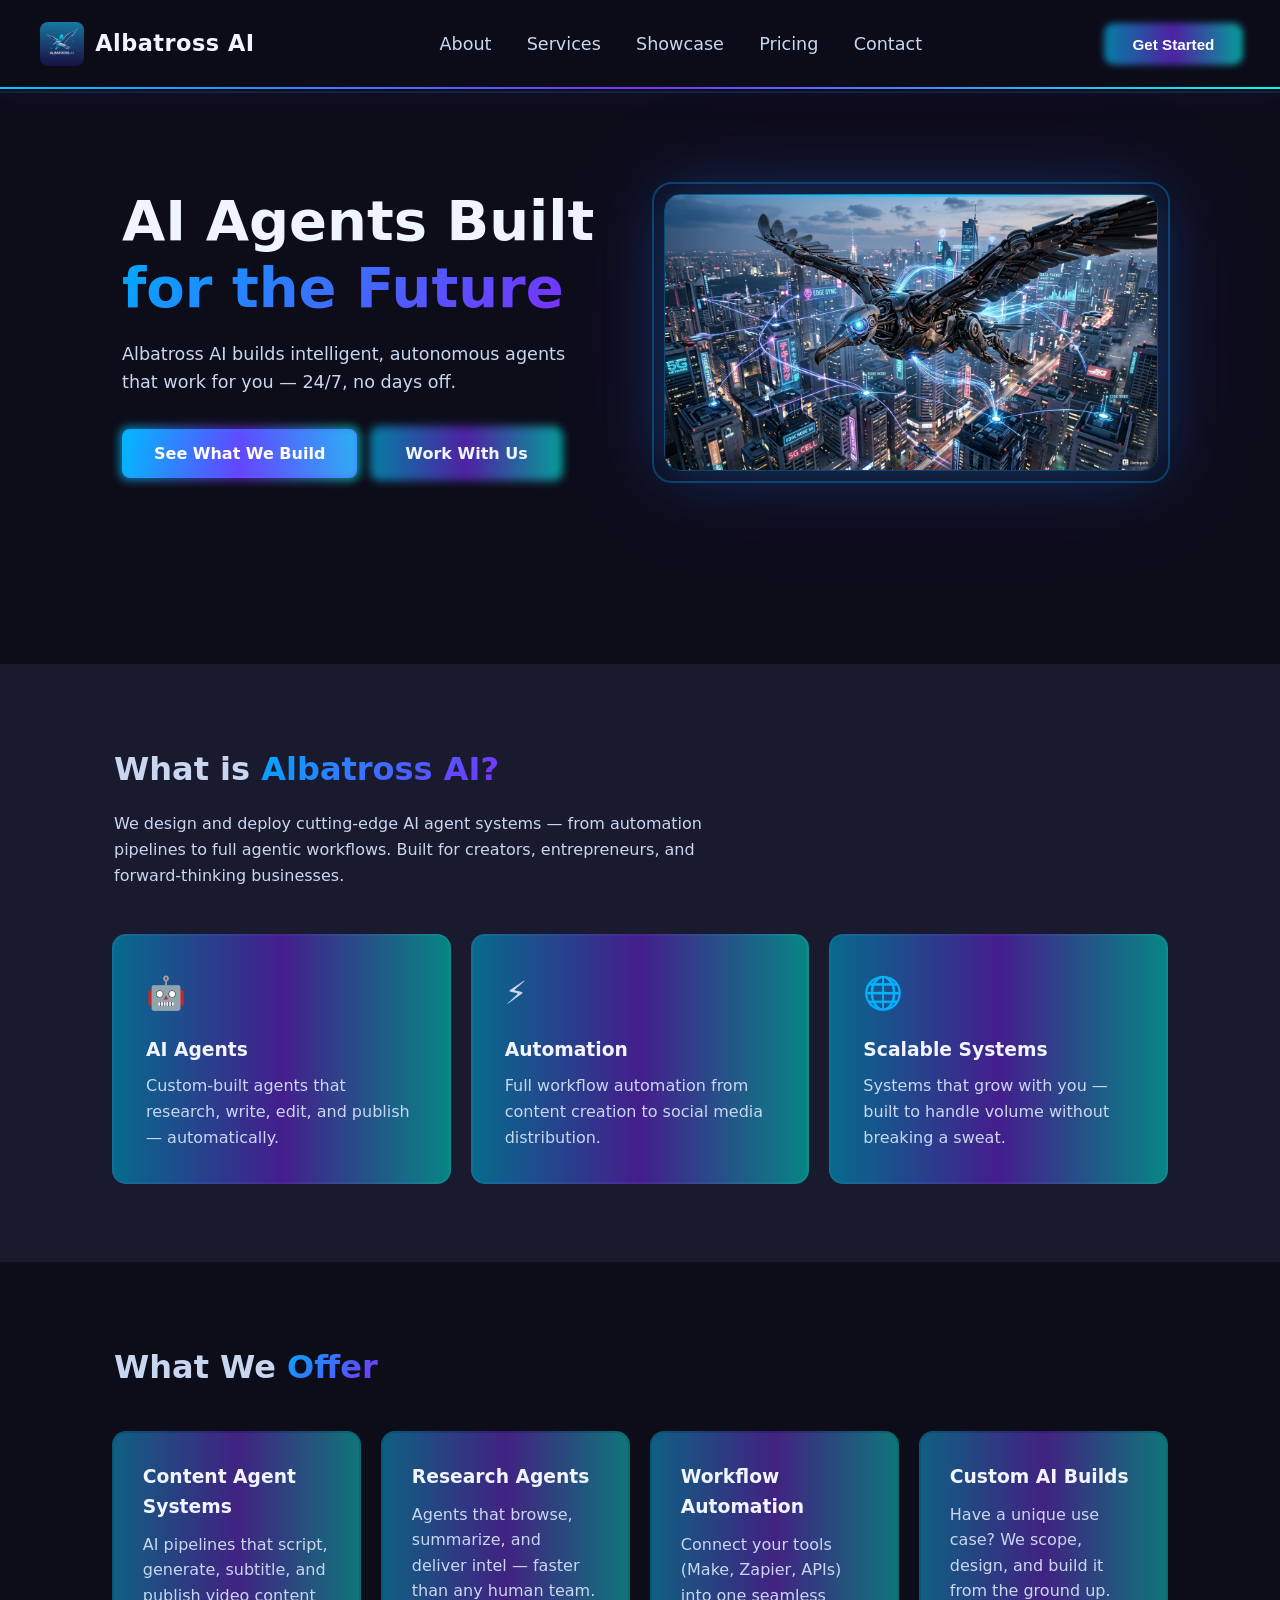
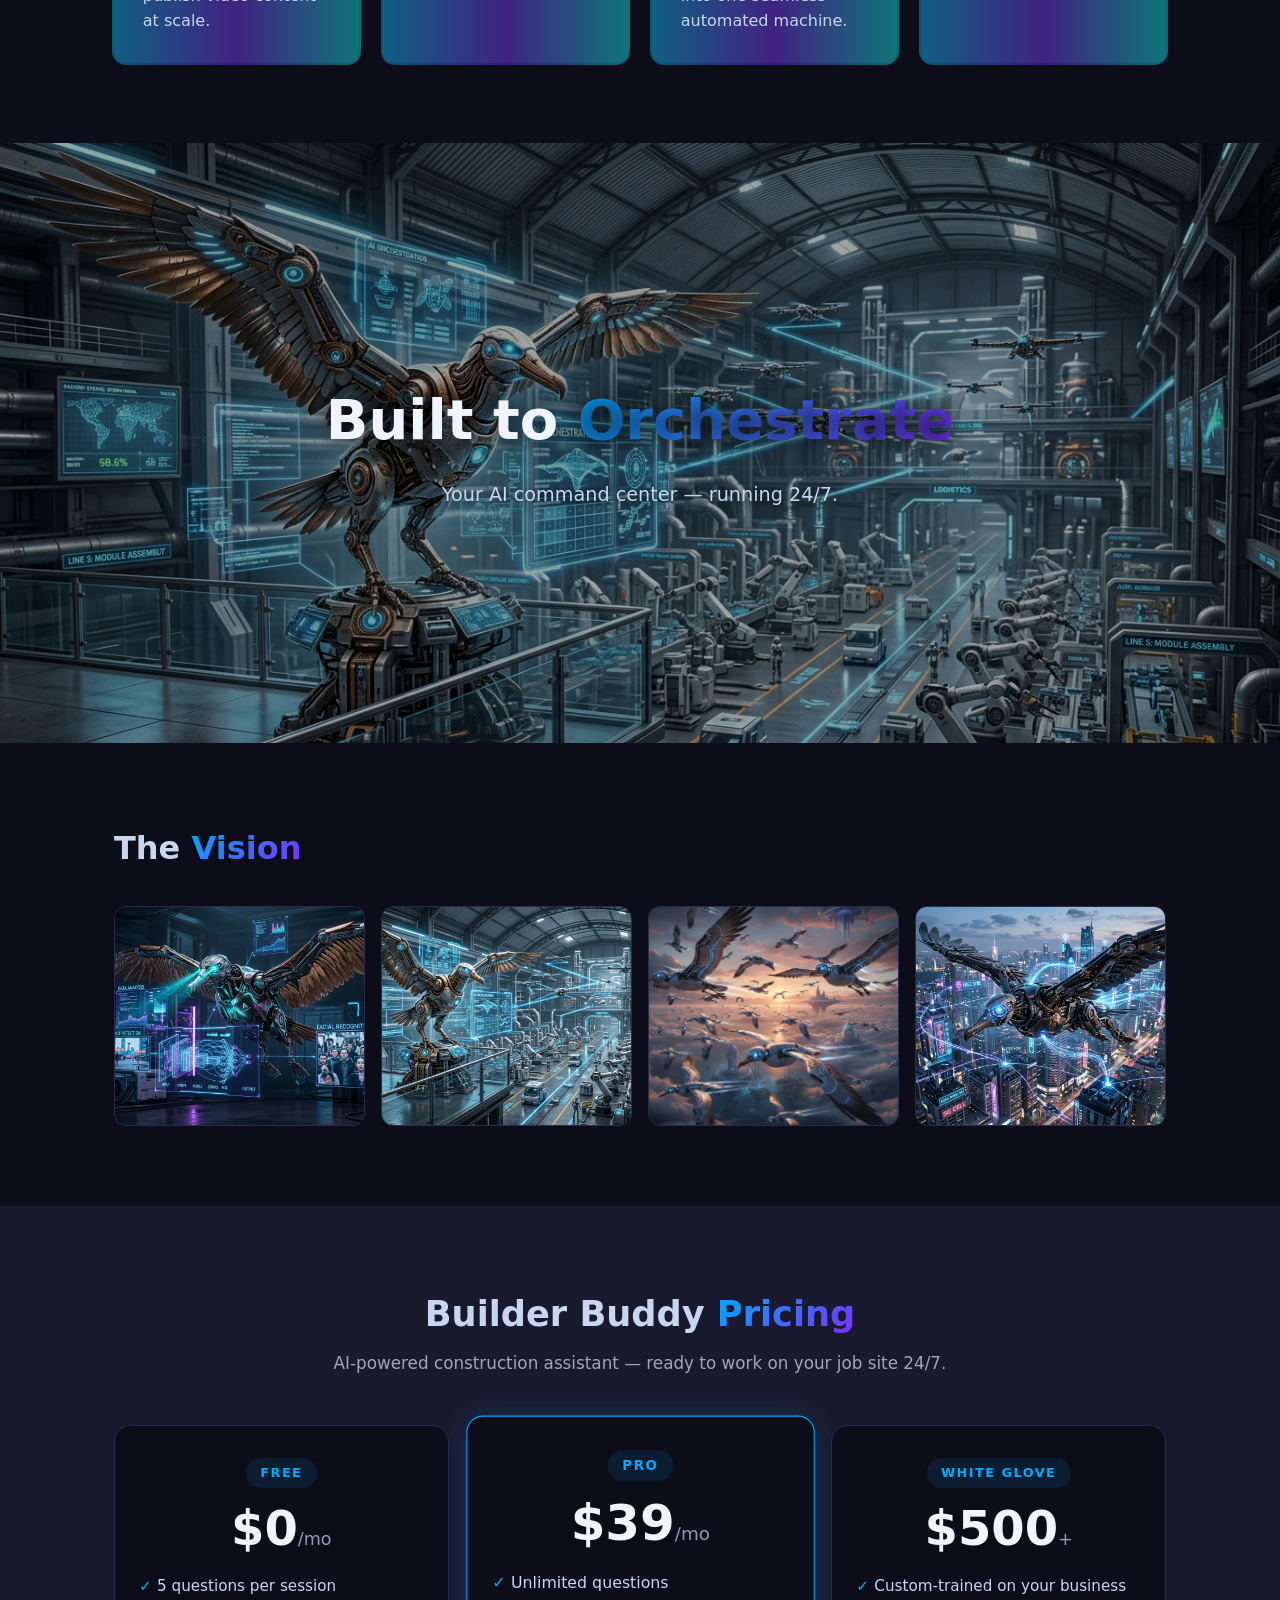
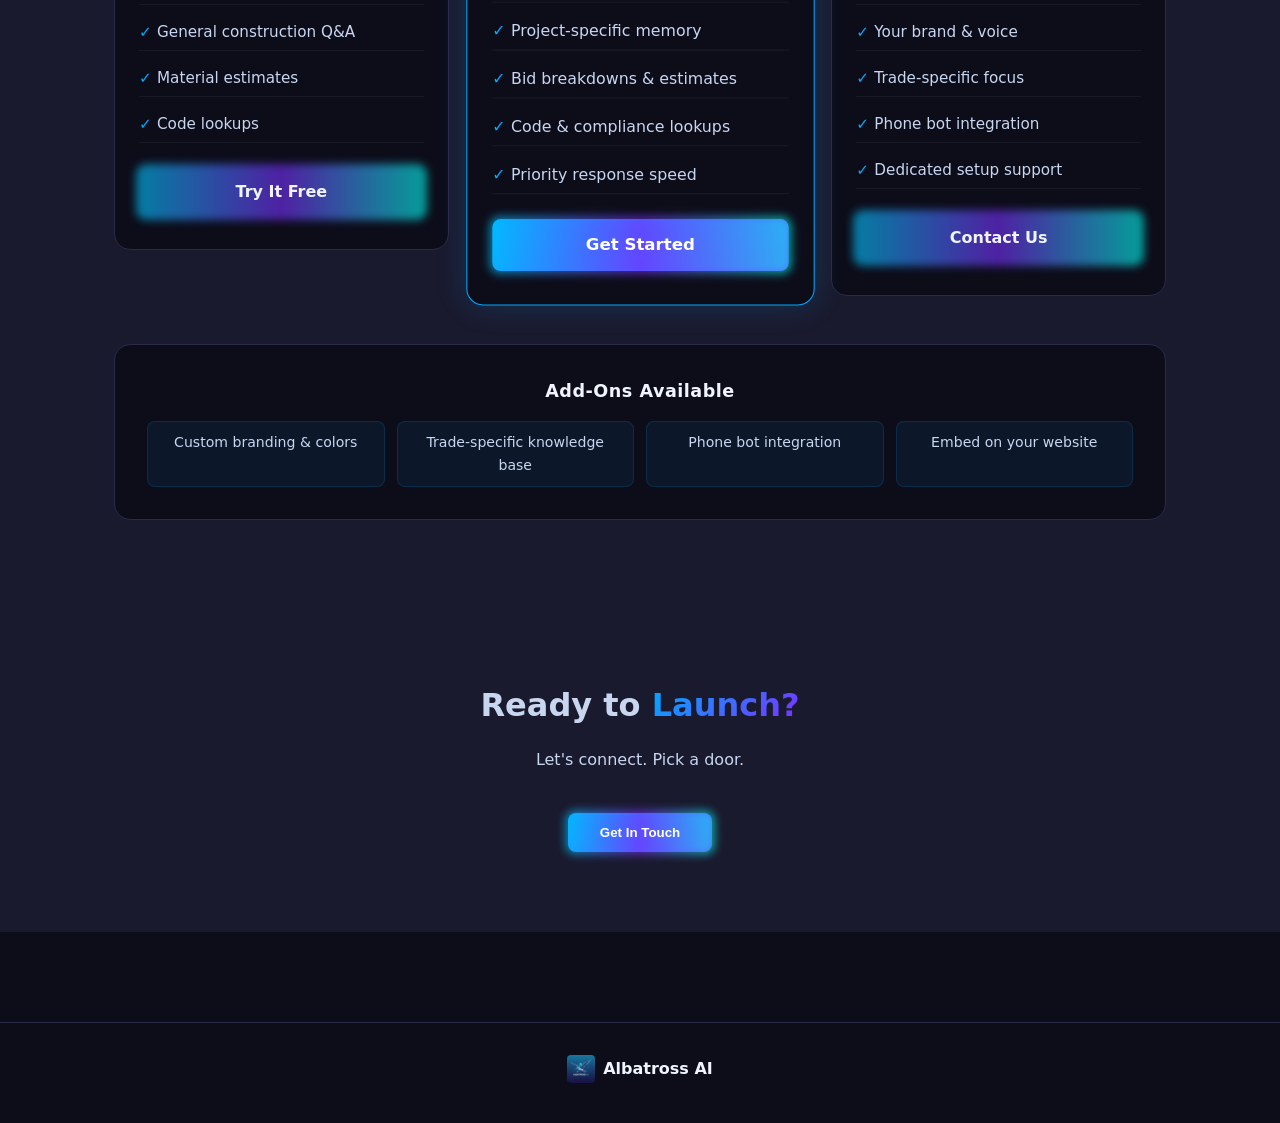
==== commit 56d54499: "feat: add Builder Buddy pricing section (Free/Pro/White-glove) + nav link" ====
--- a/index.html
+++ b/index.html
@@ -18,9 +18,10 @@
       <li><a href="#about">About</a></li>
       <li><a href="#services">Services</a></li>
       <li><a href="#showcase">Showcase</a></li>
+      <li><a href="#pricing">Pricing</a></li>
       <li><a href="#contact">Contact</a></li>
     </ul>
-    <button class="nav-cta contact-trigger" onclick="document.getElementById('doorsOverlay').classList.add('open')">Get Started</button>
+    <button class="nav-cta">Get Started</button>
     <button class="hamburger" aria-label="Menu">&#9776;</button>
   </nav>
 
@@ -124,12 +125,75 @@
     </div>
   </section>
 
+  <!-- PRICING — Builder Buddy -->
+  <section class="pricing" id="pricing">
+    <div class="container">
+      <h2>Builder Buddy <span class="gradient-text">Pricing</span></h2>
+      <p class="pricing-sub">AI-powered construction assistant — ready to work on your job site 24/7.</p>
+
+      <div class="pricing-grid">
+
+        <!-- FREE -->
+        <div class="pricing-card">
+          <div class="pricing-badge">Free</div>
+          <div class="pricing-price">$0<span>/mo</span></div>
+          <ul class="pricing-features">
+            <li>5 questions per session</li>
+            <li>General construction Q&amp;A</li>
+            <li>Material estimates</li>
+            <li>Code lookups</li>
+          </ul>
+          <a href="https://albatrossai.online/builder-buddy" class="btn-secondary pricing-cta" target="_blank">Try It Free</a>
+        </div>
+
+        <!-- PRO — FEATURED -->
+        <div class="pricing-card pricing-featured">
+          <div class="pricing-badge">Pro</div>
+          <div class="pricing-price">$39<span>/mo</span></div>
+          <ul class="pricing-features">
+            <li>Unlimited questions</li>
+            <li>Project-specific memory</li>
+            <li>Bid breakdowns &amp; estimates</li>
+            <li>Code &amp; compliance lookups</li>
+            <li>Priority response speed</li>
+          </ul>
+          <a href="#contact" class="btn-primary pricing-cta">Get Started</a>
+        </div>
+
+        <!-- WHITE GLOVE -->
+        <div class="pricing-card">
+          <div class="pricing-badge">White Glove</div>
+          <div class="pricing-price">$500<span>+</span></div>
+          <ul class="pricing-features">
+            <li>Custom-trained on your business</li>
+            <li>Your brand &amp; voice</li>
+            <li>Trade-specific focus</li>
+            <li>Phone bot integration</li>
+            <li>Dedicated setup support</li>
+          </ul>
+          <a href="#contact" class="btn-secondary pricing-cta">Contact Us</a>
+        </div>
+
+      </div>
+
+      <div class="pricing-addons">
+        <h3>Add-Ons Available</h3>
+        <div class="addons-grid">
+          <div class="addon-item">Custom branding &amp; colors</div>
+          <div class="addon-item">Trade-specific knowledge base</div>
+          <div class="addon-item">Phone bot integration</div>
+          <div class="addon-item">Embed on your website</div>
+        </div>
+      </div>
+    </div>
+  </section>
+
   <!-- CONTACT -->
   <section class="contact" id="contact">
     <div class="container">
       <h2>Ready to <span class="gradient-text">Launch?</span></h2>
       <p>Let's connect. Pick a door.</p>
-      <button class="btn-primary contact-trigger" onclick="document.getElementById('doorsOverlay').classList.add('open')">Get In Touch</button>
+      <button class="btn-primary contact-trigger">Get In Touch</button>
     </div>
   </section>
 
@@ -143,20 +207,6 @@
           <small>Connect with me</small>
         </a>
       </div>
-      <div class="door door-facebook">
-        <a href="https://www.facebook.com/profile.php?id=61577507884349" target="_blank" class="door-link">
-          <svg xmlns="http://www.w3.org/2000/svg" viewBox="0 0 24 24" fill="currentColor"><path d="M24 12.073c0-6.627-5.373-12-12-12s-12 5.373-12 12c0 5.99 4.388 10.954 10.125 11.854v-8.385H7.078v-3.47h3.047V9.43c0-3.007 1.792-4.669 4.533-4.669 1.312 0 2.686.235 2.686.235v2.953H15.83c-1.491 0-1.956.925-1.956 1.874v2.25h3.328l-.532 3.47h-2.796v8.385C19.612 23.027 24 18.062 24 12.073z"/></svg>
-          <span>Facebook</span>
-          <small>Follow the page</small>
-        </a>
-      </div>
-      <div class="door door-x">
-        <a href="https://x.com/chrisbrown75054" target="_blank" class="door-link">
-          <svg xmlns="http://www.w3.org/2000/svg" viewBox="0 0 24 24" fill="currentColor"><path d="M18.244 2.25h3.308l-7.227 8.26 8.502 11.24H16.17l-4.714-6.231-5.401 6.231H2.746l7.73-8.835L1.254 2.25H8.08l4.253 5.622zm-1.161 17.52h1.833L7.084 4.126H5.117z"/></svg>
-          <span>X / Twitter</span>
-          <small>Follow along</small>
-        </a>
-      </div>
       <div class="door door-right">
         <a href="https://github.com/albatrossflyon-coder" target="_blank" class="door-link">
           <svg xmlns="http://www.w3.org/2000/svg" viewBox="0 0 24 24" fill="currentColor"><path d="M12 0C5.374 0 0 5.373 0 12c0 5.302 3.438 9.8 8.207 11.387.599.111.793-.261.793-.577v-2.234c-3.338.726-4.033-1.416-4.033-1.416-.546-1.387-1.333-1.756-1.333-1.756-1.089-.745.083-.729.083-.729 1.205.084 1.839 1.237 1.839 1.237 1.07 1.834 2.807 1.304 3.492.997.107-.775.418-1.305.762-1.604-2.665-.305-5.467-1.334-5.467-5.931 0-1.311.469-2.381 1.236-3.221-.124-.303-.535-1.524.117-3.176 0 0 1.008-.322 3.301 1.23A11.509 11.509 0 0 1 12 5.803c1.02.005 2.047.138 3.006.404 2.291-1.552 3.297-1.23 3.297-1.23.653 1.653.242 2.874.118 3.176.77.84 1.235 1.911 1.235 3.221 0 4.609-2.807 5.624-5.479 5.929.43.372.823 1.102.823 2.222v3.293c0 .319.192.694.801.576C20.566 21.797 24 17.3 24 12c0-6.627-5.373-12-12-12z"/></svg>
@@ -165,18 +215,11 @@
         </a>
       </div>
       <div class="door door-middle">
-        <a href="https://mail.google.com/mail/?view=cm&to=albatrossaionline@gmail.com" target="_blank" class="door-link">
+        <button class="door-link door-email-btn" data-email="albatrossai.online@gmail.com">
           <svg xmlns="http://www.w3.org/2000/svg" viewBox="0 0 24 24" fill="currentColor"><path d="M20 4H4c-1.1 0-2 .9-2 2v12c0 1.1.9 2 2 2h16c1.1 0 2-.9 2-2V6c0-1.1-.9-2-2-2zm0 4-8 5-8-5V6l8 5 8-5v2z"/></svg>
-          <span>Email</span>
-          <small>albatrossaionline@gmail.com</small>
-        </a>
-      </div>
-      <div class="door door-phone">
-        <a href="tel:+18329969554" class="door-link">
-          <svg xmlns="http://www.w3.org/2000/svg" viewBox="0 0 24 24" fill="currentColor"><path d="M6.62 10.79a15.053 15.053 0 006.59 6.59l2.2-2.2c.27-.27.67-.36 1.02-.24 1.12.37 2.33.57 3.57.57.55 0 1 .45 1 1V20c0 .55-.45 1-1 1-9.39 0-17-7.61-17-17 0-.55.45-1 1-1h3.5c.55 0 1 .45 1 1 0 1.25.2 2.45.57 3.57.11.35.03.74-.25 1.02l-2.2 2.2z"/></svg>
-          <span>Call</span>
-          <small>(832) 996-9554</small>
-        </a>
+          <span class="email-label">Email</span>
+          <small>albatrossai.online@gmail.com</small>
+        </button>
       </div>
       <button class="doors-close" id="doorsClose">&#10005;</button>
     </div>
@@ -194,25 +237,4 @@
         <img src="assets/images/Albatross AI logo.png" alt="Albatross AI" />
         <span>Albatross AI</span>
       </div>
-      <p>
-        <a href="https://mail.google.com/mail/?view=cm&to=albatrossaionline@gmail.com" target="_blank" class="footer-email">albatrossaionline@gmail.com</a>
-        &nbsp;|&nbsp;
-        <a href="tel:+18329969554" style="color:inherit;">(832) 996-9554</a>
-      </p>
-      <p style="font-size:0.8rem;color:var(--text);margin-top:0.5rem;">© 2026 Albatross AI. All rights reserved.</p>
-    </div>
-  </footer>
-
-  <script src="js/main.js"></script>
-  <script src="js/newsletter-popup.js"></script>
-
-  <!-- Chatbot widget — swap data-api to production URL when deployed -->
-  <script
-    src="chatbot/chatbot.js"
-    data-client-id="albatrossai"
-    data-api="http://localhost:8000"
-    data-name="Builder Buddy"
-    data-color="#00ff88">
-  </script>
-</body>
-</html>+      <p><button class="footer-email" onclick="navigator.clipboard.wr
--- a/css/style.css
+++ b/css/style.css
@@ -584,18 +584,6 @@
 .door-right .door-link svg { color: #e6edf3; }
 .door-link:hover svg { transform: scale(1.15); }
 
-.door-facebook { transform: translateX(-100%); background: #0d1b3e; border-right: 1px solid var(--grey-light); }
-.doors-overlay.open .door-facebook { transform: translateX(0); transition-delay: 0.02s; }
-.door-facebook .door-link svg { color: #1877f2; }
-
-.door-x     { transform: translateX(-100%); background: #0a0a0a; border-right: 1px solid var(--grey-light); }
-.doors-overlay.open .door-x { transform: translateX(0); transition-delay: 0.05s; }
-.door-x .door-link svg { color: #e7e9ea; }
-
-.door-phone { transform: translateX(100%); background: #0d1117; border-left: 1px solid var(--grey-light); }
-.doors-overlay.open .door-phone { transform: translateX(0); transition-delay: 0.22s; }
-.door-phone .door-link svg { color: #00cc77; }
-
 .door-email-btn {
   background: none;
   border: none;
@@ -675,6 +663,125 @@
 .fade-in.visible {
   opacity: 1;
   transform: translateY(0);
+}
+
+/* PRICING */
+.pricing {
+  padding: 5rem 0;
+  background: var(--grey-mid);
+}
+.pricing .container { text-align: center; }
+.pricing h2 { font-size: 2.2rem; margin-bottom: 0.5rem; }
+.pricing-sub {
+  color: var(--text);
+  opacity: 0.75;
+  margin-bottom: 3rem;
+  font-size: 1.05rem;
+}
+
+.pricing-grid {
+  display: grid;
+  grid-template-columns: repeat(3, 1fr);
+  gap: 1.5rem;
+  align-items: start;
+  margin-bottom: 3rem;
+}
+
+.pricing-card {
+  background: var(--grey-dark);
+  border: 1px solid var(--grey-light);
+  border-radius: 16px;
+  padding: 2rem 1.5rem;
+  display: flex;
+  flex-direction: column;
+  align-items: center;
+  gap: 1rem;
+  transition: transform 0.2s, border-color 0.2s;
+}
+.pricing-card:hover { transform: translateY(-4px); border-color: var(--blue); }
+
+.pricing-featured {
+  border-color: var(--blue);
+  box-shadow: 0 0 30px rgba(0,170,255,0.18);
+  transform: scale(1.04);
+}
+.pricing-featured:hover { transform: scale(1.04) translateY(-4px); }
+
+.pricing-badge {
+  font-size: 0.8rem;
+  font-weight: 700;
+  letter-spacing: 1.5px;
+  text-transform: uppercase;
+  color: var(--blue);
+  background: rgba(0,170,255,0.1);
+  padding: 0.3rem 0.9rem;
+  border-radius: 20px;
+}
+
+.pricing-price {
+  font-size: 3rem;
+  font-weight: 800;
+  color: var(--white);
+  line-height: 1;
+}
+.pricing-price span {
+  font-size: 1.1rem;
+  font-weight: 500;
+  color: var(--text);
+  opacity: 0.7;
+}
+
+.pricing-features {
+  list-style: none;
+  width: 100%;
+  display: flex;
+  flex-direction: column;
+  gap: 0.6rem;
+  text-align: left;
+}
+.pricing-features li {
+  padding: 0.35rem 0;
+  border-bottom: 1px solid rgba(255,255,255,0.05);
+  font-size: 0.95rem;
+  color: var(--text);
+}
+.pricing-features li::before {
+  content: '✓ ';
+  color: var(--blue);
+  font-weight: 700;
+}
+
+.pricing-cta {
+  width: 100%;
+  text-align: center;
+  margin-top: 0.5rem;
+}
+
+.pricing-addons {
+  background: var(--grey-dark);
+  border: 1px solid var(--grey-light);
+  border-radius: 16px;
+  padding: 2rem;
+  text-align: center;
+}
+.pricing-addons h3 {
+  color: var(--white);
+  margin-bottom: 1rem;
+  font-size: 1.1rem;
+  letter-spacing: 0.5px;
+}
+.addons-grid {
+  display: grid;
+  grid-template-columns: repeat(4, 1fr);
+  gap: 0.75rem;
+}
+.addon-item {
+  background: rgba(0,170,255,0.07);
+  border: 1px solid rgba(0,170,255,0.15);
+  border-radius: 8px;
+  padding: 0.6rem 1rem;
+  font-size: 0.88rem;
+  color: var(--text);
 }
 
 /* MOBILE */
@@ -702,4 +809,9 @@
   }
   .hero-buttons { justify-content: center; }
   .hero-content p { margin: 0 auto 2rem; }
-}
+
+  .pricing-grid { grid-template-columns: 1fr; }
+  .pricing-featured { transform: scale(1); }
+  .pricing-featured:hover { transform: translateY(-4px); }
+  .addons-grid { grid-template-columns: repeat(2, 1fr); }
+}
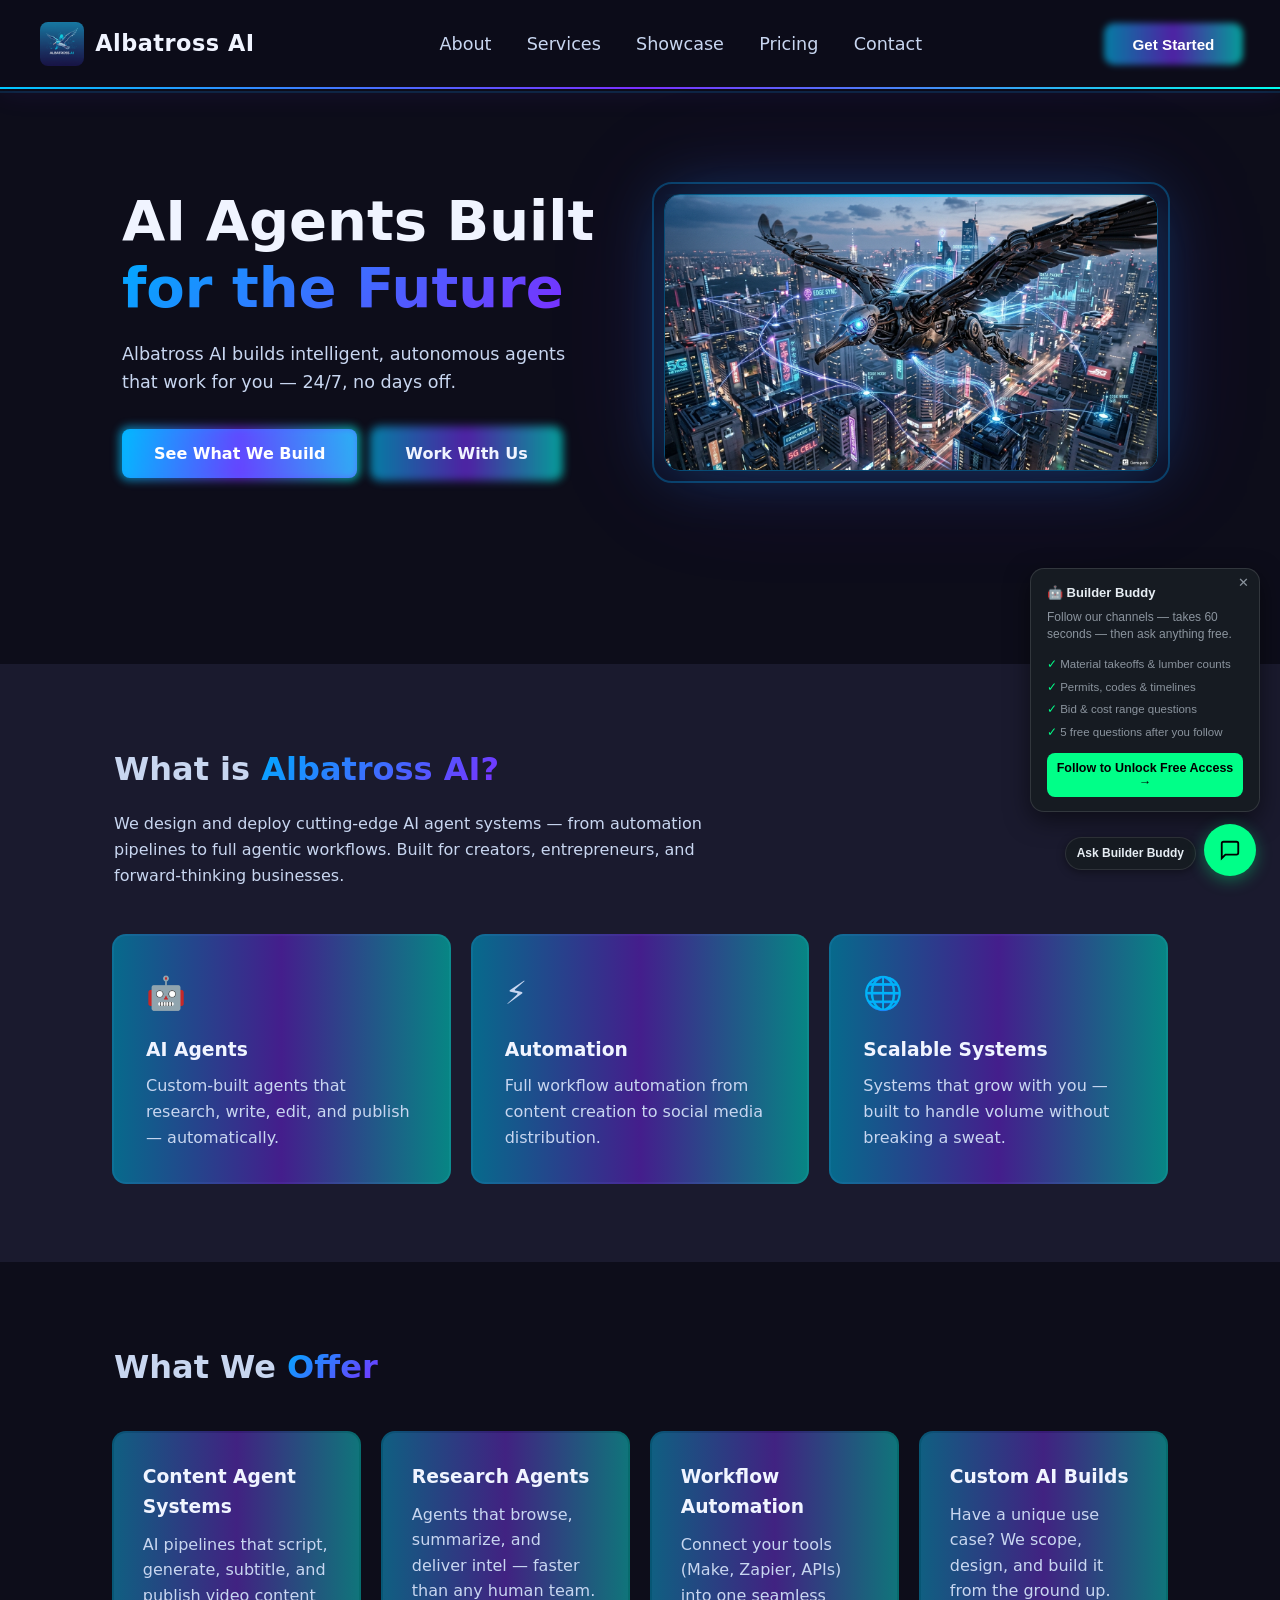
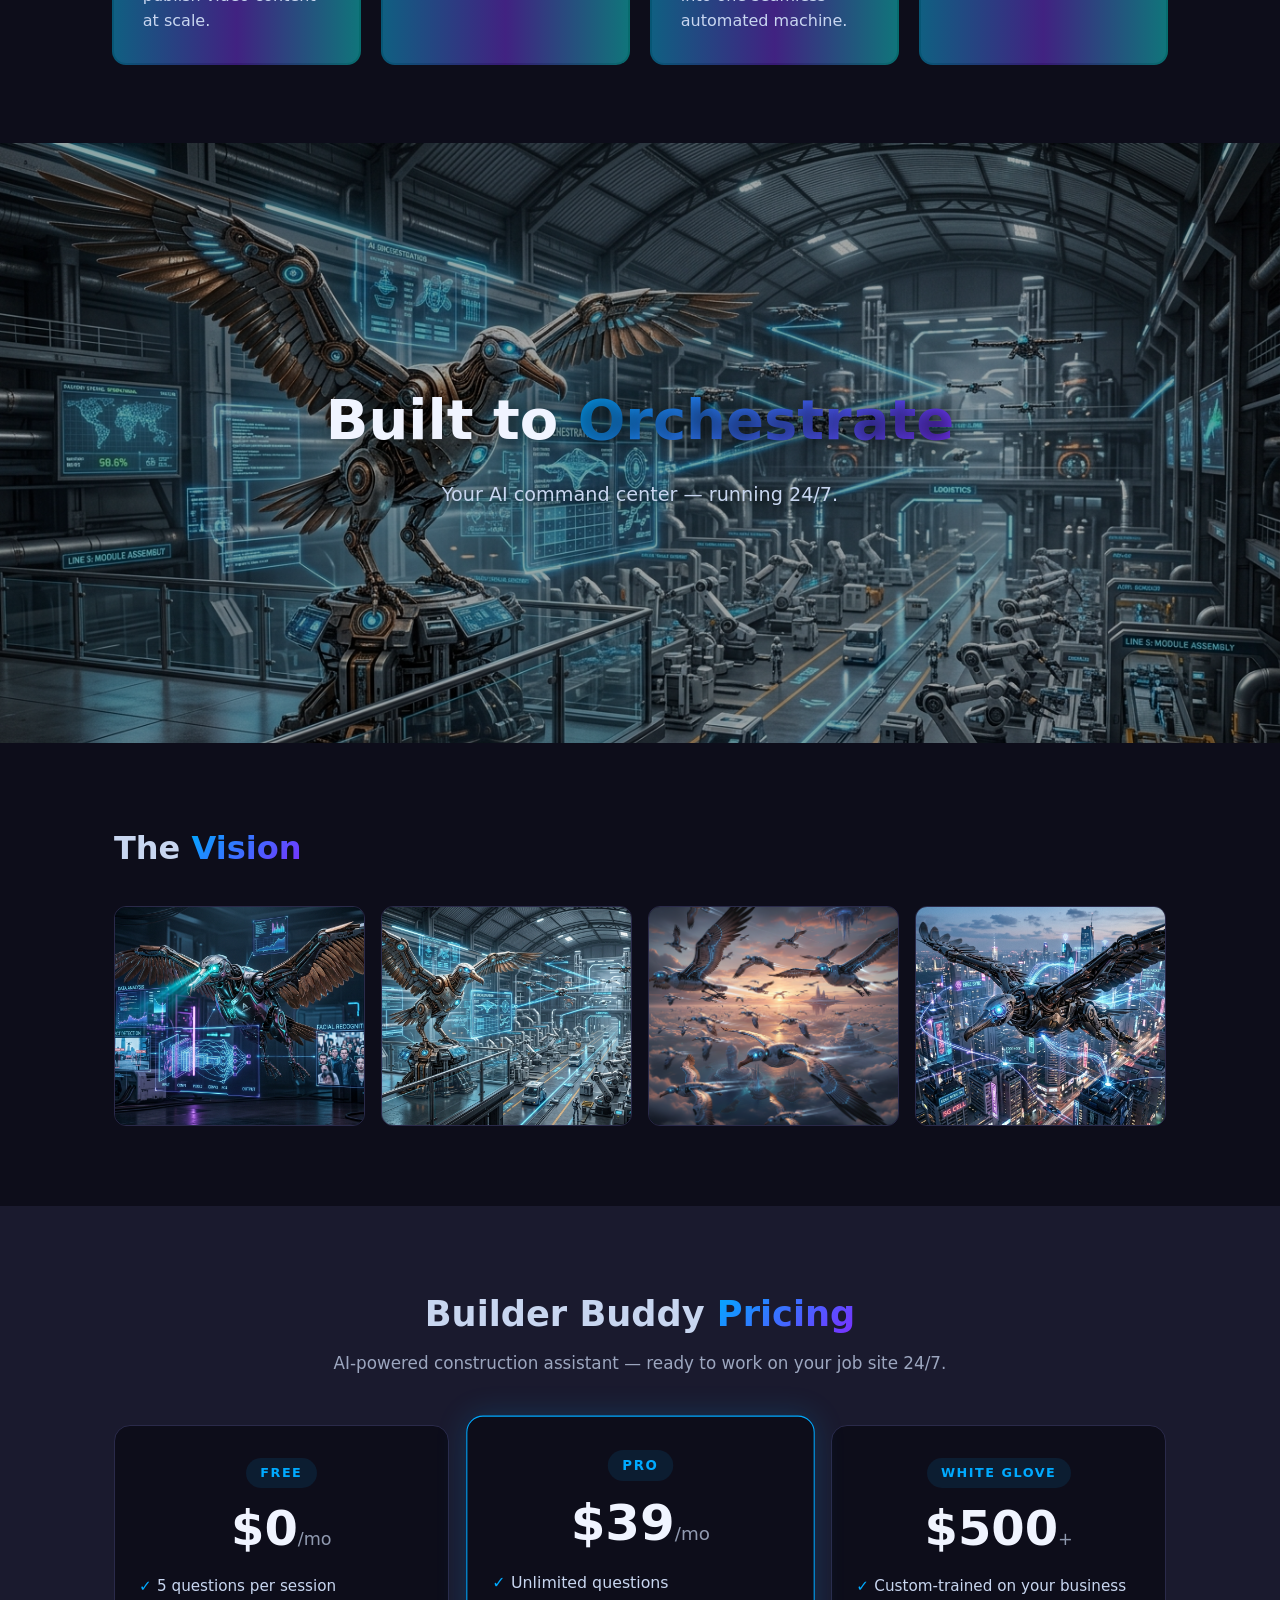
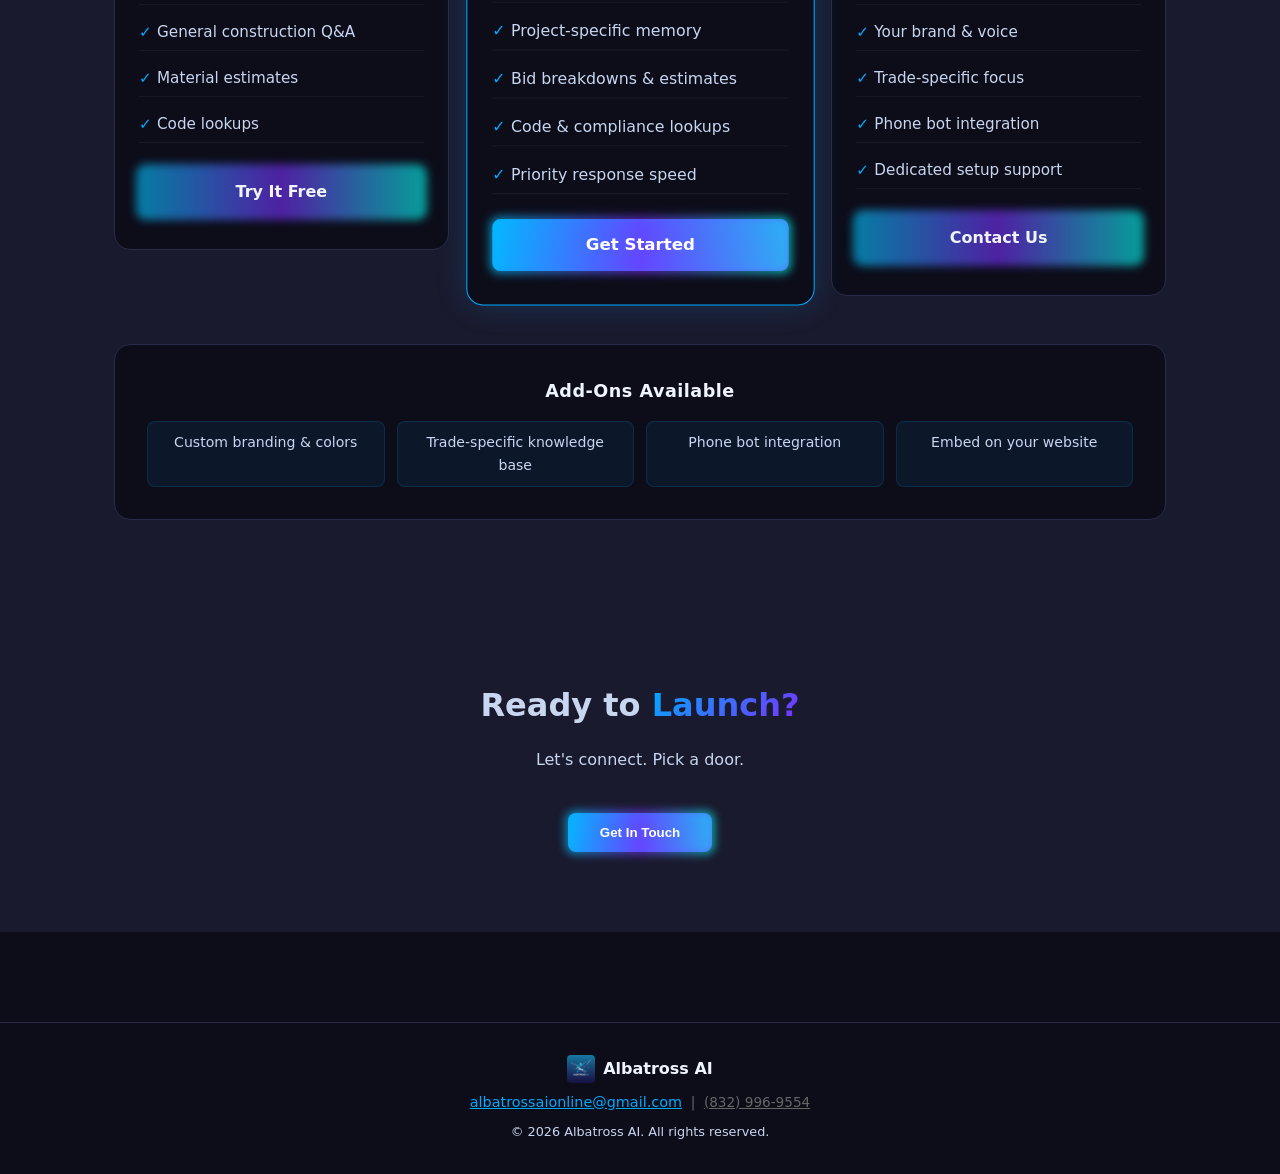
==== commit f5425a63: "merge: add pricing section to master, keep current server.py" ====
--- a/index.html
+++ b/index.html
@@ -21,7 +21,7 @@
       <li><a href="#pricing">Pricing</a></li>
       <li><a href="#contact">Contact</a></li>
     </ul>
-    <button class="nav-cta">Get Started</button>
+    <button class="nav-cta contact-trigger" onclick="document.getElementById('doorsOverlay').classList.add('open')">Get Started</button>
     <button class="hamburger" aria-label="Menu">&#9776;</button>
   </nav>
 
@@ -193,7 +193,7 @@
     <div class="container">
       <h2>Ready to <span class="gradient-text">Launch?</span></h2>
       <p>Let's connect. Pick a door.</p>
-      <button class="btn-primary contact-trigger">Get In Touch</button>
+      <button class="btn-primary contact-trigger" onclick="document.getElementById('doorsOverlay').classList.add('open')">Get In Touch</button>
     </div>
   </section>
 
@@ -207,6 +207,20 @@
           <small>Connect with me</small>
         </a>
       </div>
+      <div class="door door-facebook">
+        <a href="https://www.facebook.com/profile.php?id=61577507884349" target="_blank" class="door-link">
+          <svg xmlns="http://www.w3.org/2000/svg" viewBox="0 0 24 24" fill="currentColor"><path d="M24 12.073c0-6.627-5.373-12-12-12s-12 5.373-12 12c0 5.99 4.388 10.954 10.125 11.854v-8.385H7.078v-3.47h3.047V9.43c0-3.007 1.792-4.669 4.533-4.669 1.312 0 2.686.235 2.686.235v2.953H15.83c-1.491 0-1.956.925-1.956 1.874v2.25h3.328l-.532 3.47h-2.796v8.385C19.612 23.027 24 18.062 24 12.073z"/></svg>
+          <span>Facebook</span>
+          <small>Follow the page</small>
+        </a>
+      </div>
+      <div class="door door-x">
+        <a href="https://x.com/chrisbrown75054" target="_blank" class="door-link">
+          <svg xmlns="http://www.w3.org/2000/svg" viewBox="0 0 24 24" fill="currentColor"><path d="M18.244 2.25h3.308l-7.227 8.26 8.502 11.24H16.17l-4.714-6.231-5.401 6.231H2.746l7.73-8.835L1.254 2.25H8.08l4.253 5.622zm-1.161 17.52h1.833L7.084 4.126H5.117z"/></svg>
+          <span>X / Twitter</span>
+          <small>Follow along</small>
+        </a>
+      </div>
       <div class="door door-right">
         <a href="https://github.com/albatrossflyon-coder" target="_blank" class="door-link">
           <svg xmlns="http://www.w3.org/2000/svg" viewBox="0 0 24 24" fill="currentColor"><path d="M12 0C5.374 0 0 5.373 0 12c0 5.302 3.438 9.8 8.207 11.387.599.111.793-.261.793-.577v-2.234c-3.338.726-4.033-1.416-4.033-1.416-.546-1.387-1.333-1.756-1.333-1.756-1.089-.745.083-.729.083-.729 1.205.084 1.839 1.237 1.839 1.237 1.07 1.834 2.807 1.304 3.492.997.107-.775.418-1.305.762-1.604-2.665-.305-5.467-1.334-5.467-5.931 0-1.311.469-2.381 1.236-3.221-.124-.303-.535-1.524.117-3.176 0 0 1.008-.322 3.301 1.23A11.509 11.509 0 0 1 12 5.803c1.02.005 2.047.138 3.006.404 2.291-1.552 3.297-1.23 3.297-1.23.653 1.653.242 2.874.118 3.176.77.84 1.235 1.911 1.235 3.221 0 4.609-2.807 5.624-5.479 5.929.43.372.823 1.102.823 2.222v3.293c0 .319.192.694.801.576C20.566 21.797 24 17.3 24 12c0-6.627-5.373-12-12-12z"/></svg>
@@ -215,11 +229,18 @@
         </a>
       </div>
       <div class="door door-middle">
-        <button class="door-link door-email-btn" data-email="albatrossai.online@gmail.com">
+        <a href="https://mail.google.com/mail/?view=cm&to=albatrossaionline@gmail.com" target="_blank" class="door-link">
           <svg xmlns="http://www.w3.org/2000/svg" viewBox="0 0 24 24" fill="currentColor"><path d="M20 4H4c-1.1 0-2 .9-2 2v12c0 1.1.9 2 2 2h16c1.1 0 2-.9 2-2V6c0-1.1-.9-2-2-2zm0 4-8 5-8-5V6l8 5 8-5v2z"/></svg>
-          <span class="email-label">Email</span>
-          <small>albatrossai.online@gmail.com</small>
-        </button>
+          <span>Email</span>
+          <small>albatrossaionline@gmail.com</small>
+        </a>
+      </div>
+      <div class="door door-phone">
+        <a href="tel:+18329969554" class="door-link">
+          <svg xmlns="http://www.w3.org/2000/svg" viewBox="0 0 24 24" fill="currentColor"><path d="M6.62 10.79a15.053 15.053 0 006.59 6.59l2.2-2.2c.27-.27.67-.36 1.02-.24 1.12.37 2.33.57 3.57.57.55 0 1 .45 1 1V20c0 .55-.45 1-1 1-9.39 0-17-7.61-17-17 0-.55.45-1 1-1h3.5c.55 0 1 .45 1 1 0 1.25.2 2.45.57 3.57.11.35.03.74-.25 1.02l-2.2 2.2z"/></svg>
+          <span>Call</span>
+          <small>(832) 996-9554</small>
+        </a>
       </div>
       <button class="doors-close" id="doorsClose">&#10005;</button>
     </div>
@@ -237,4 +258,25 @@
         <img src="assets/images/Albatross AI logo.png" alt="Albatross AI" />
         <span>Albatross AI</span>
       </div>
-      <p><button class="footer-email" onclick="navigator.clipboard.wr+      <p>
+        <a href="https://mail.google.com/mail/?view=cm&to=albatrossaionline@gmail.com" target="_blank" class="footer-email">albatrossaionline@gmail.com</a>
+        &nbsp;|&nbsp;
+        <a href="tel:+18329969554" style="color:inherit;">(832) 996-9554</a>
+      </p>
+      <p style="font-size:0.8rem;color:var(--text);margin-top:0.5rem;">© 2026 Albatross AI. All rights reserved.</p>
+    </div>
+  </footer>
+
+  <script src="js/main.js"></script>
+  <script src="js/newsletter-popup.js"></script>
+
+  <!-- Chatbot widget — swap data-api to production URL when deployed -->
+  <script
+    src="chatbot/chatbot.js"
+    data-client-id="albatrossai"
+    data-api="https://albatross-builder-buddy.fly.dev"
+    data-name="Builder Buddy"
+    data-color="#00ff88">
+  </script>
+</body>
+</html>
--- a/css/style.css
+++ b/css/style.css
@@ -583,6 +583,18 @@
 .door-left  .door-link svg { color: #0a66c2; }
 .door-right .door-link svg { color: #e6edf3; }
 .door-link:hover svg { transform: scale(1.15); }
+
+.door-facebook { transform: translateX(-100%); background: #0d1b3e; border-right: 1px solid var(--grey-light); }
+.doors-overlay.open .door-facebook { transform: translateX(0); transition-delay: 0.02s; }
+.door-facebook .door-link svg { color: #1877f2; }
+
+.door-x     { transform: translateX(-100%); background: #0a0a0a; border-right: 1px solid var(--grey-light); }
+.doors-overlay.open .door-x { transform: translateX(0); transition-delay: 0.05s; }
+.door-x .door-link svg { color: #e7e9ea; }
+
+.door-phone { transform: translateX(100%); background: #0d1117; border-left: 1px solid var(--grey-light); }
+.doors-overlay.open .door-phone { transform: translateX(0); transition-delay: 0.22s; }
+.door-phone .door-link svg { color: #00cc77; }
 
 .door-email-btn {
   background: none;
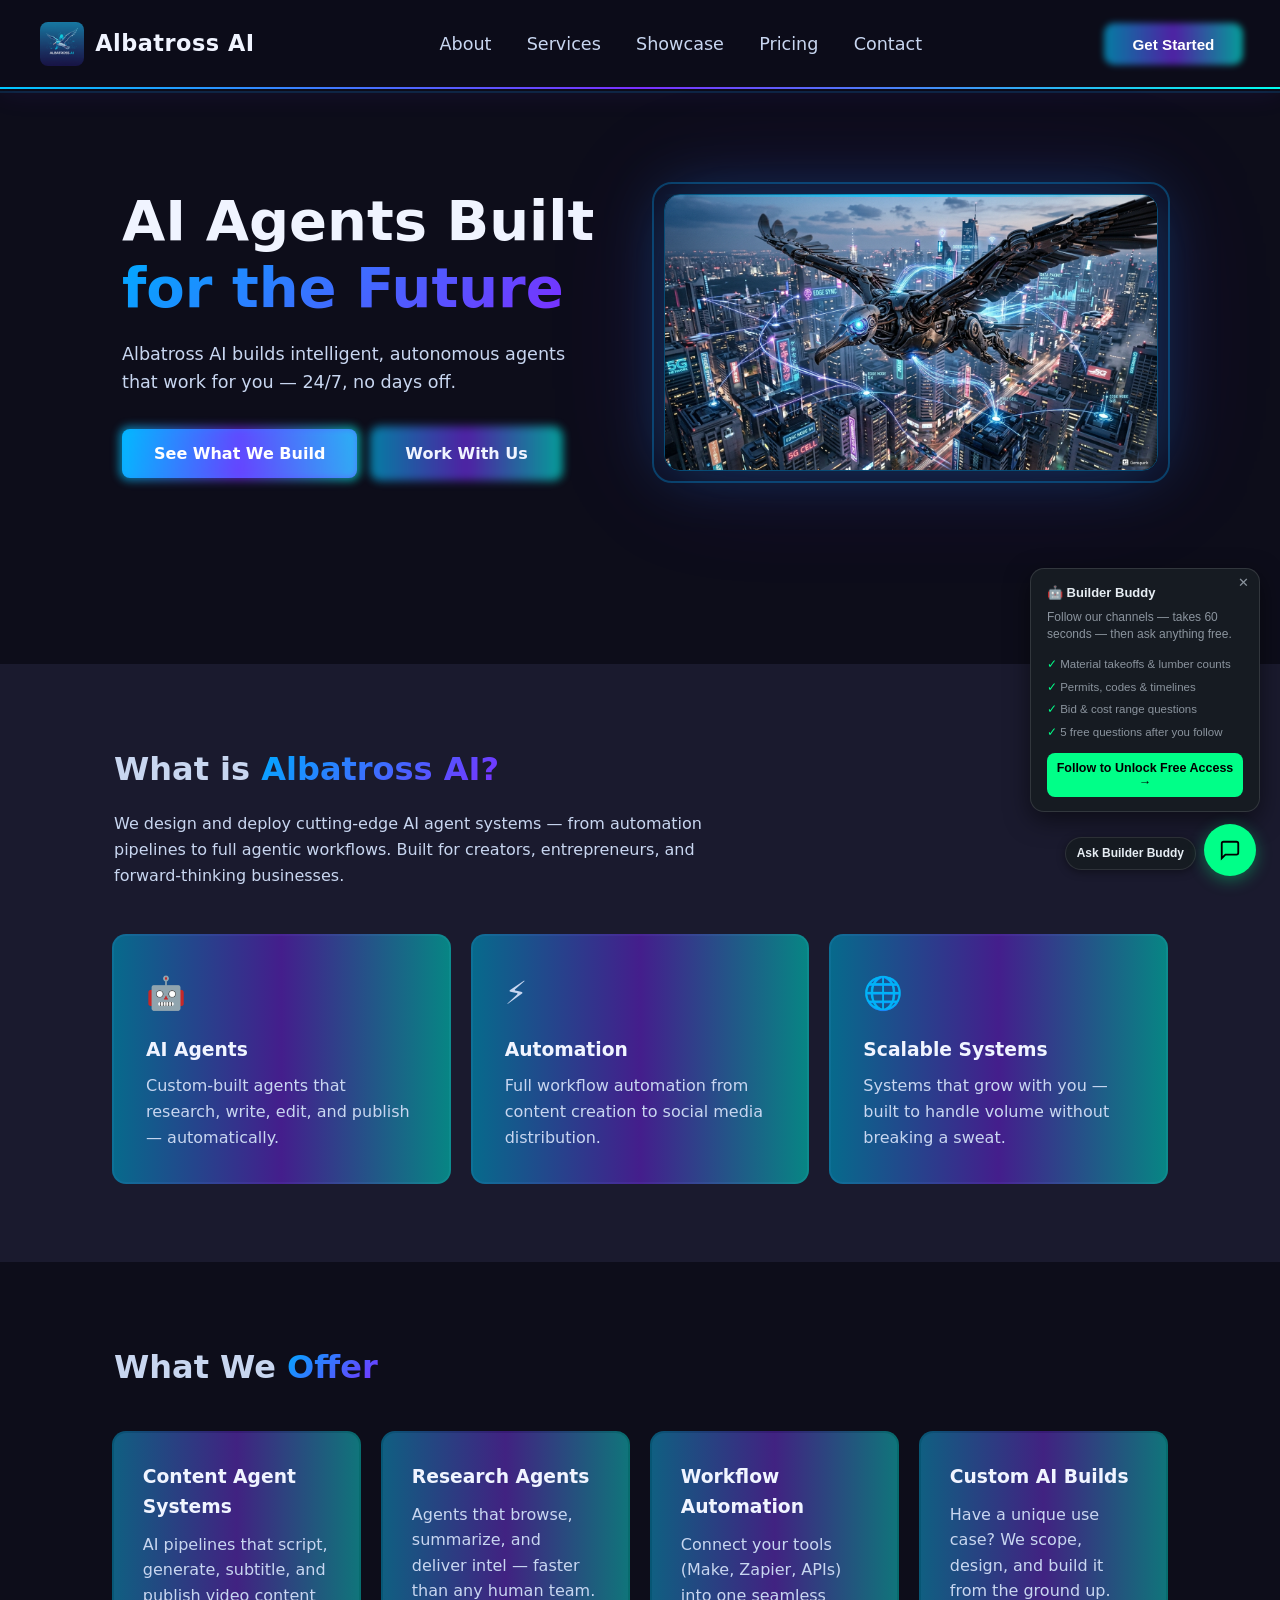
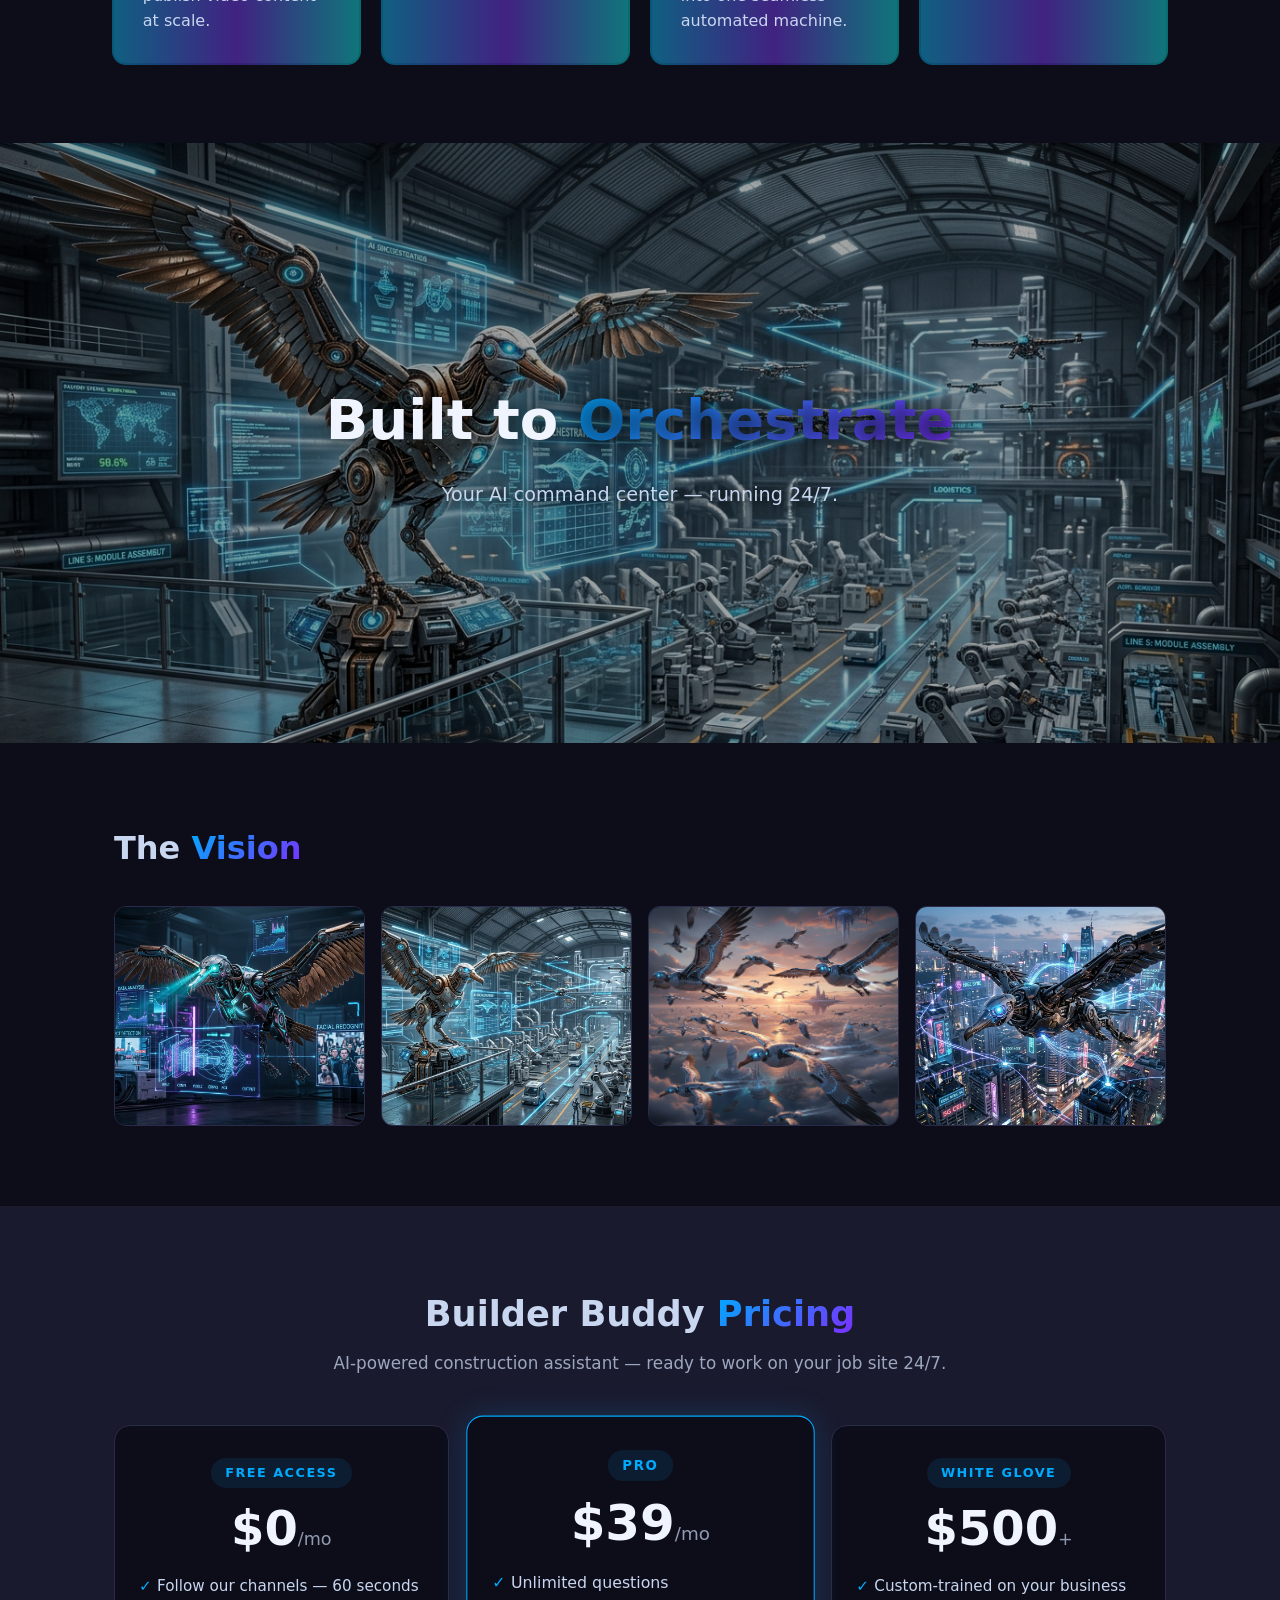
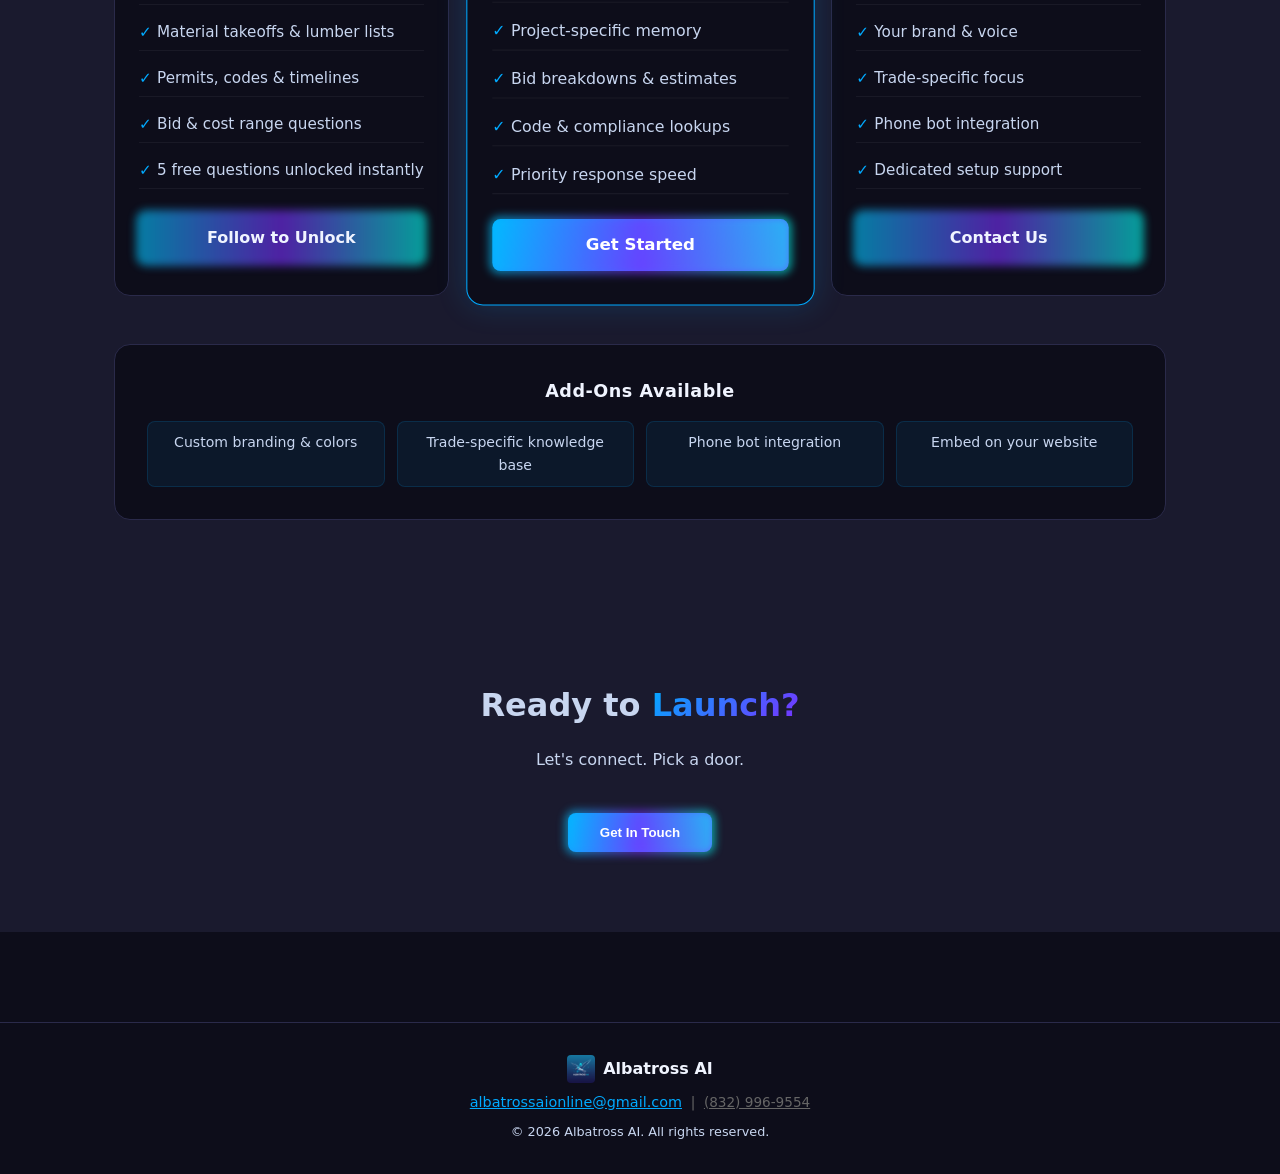
==== commit 205c008a: "fix: replace Free card with Follow to Unlock, equal card heights" ====
--- a/index.html
+++ b/index.html
@@ -133,17 +133,18 @@
 
       <div class="pricing-grid">
 
-        <!-- FREE -->
+        <!-- FOLLOW TO UNLOCK -->
         <div class="pricing-card">
-          <div class="pricing-badge">Free</div>
+          <div class="pricing-badge">Free Access</div>
           <div class="pricing-price">$0<span>/mo</span></div>
           <ul class="pricing-features">
-            <li>5 questions per session</li>
-            <li>General construction Q&amp;A</li>
-            <li>Material estimates</li>
-            <li>Code lookups</li>
+            <li>Follow our channels — 60 seconds</li>
+            <li>Material takeoffs &amp; lumber lists</li>
+            <li>Permits, codes &amp; timelines</li>
+            <li>Bid &amp; cost range questions</li>
+            <li>5 free questions unlocked instantly</li>
           </ul>
-          <a href="https://albatrossai.online/builder-buddy" class="btn-secondary pricing-cta" target="_blank">Try It Free</a>
+          <a href="https://albatross-builder-buddy.fly.dev/access" class="btn-secondary pricing-cta" target="_blank">Follow to Unlock</a>
         </div>
 
         <!-- PRO — FEATURED -->
--- a/css/style.css
+++ b/css/style.css
@@ -695,7 +695,7 @@
   display: grid;
   grid-template-columns: repeat(3, 1fr);
   gap: 1.5rem;
-  align-items: start;
+  align-items: stretch;
   margin-bottom: 3rem;
 }
 
